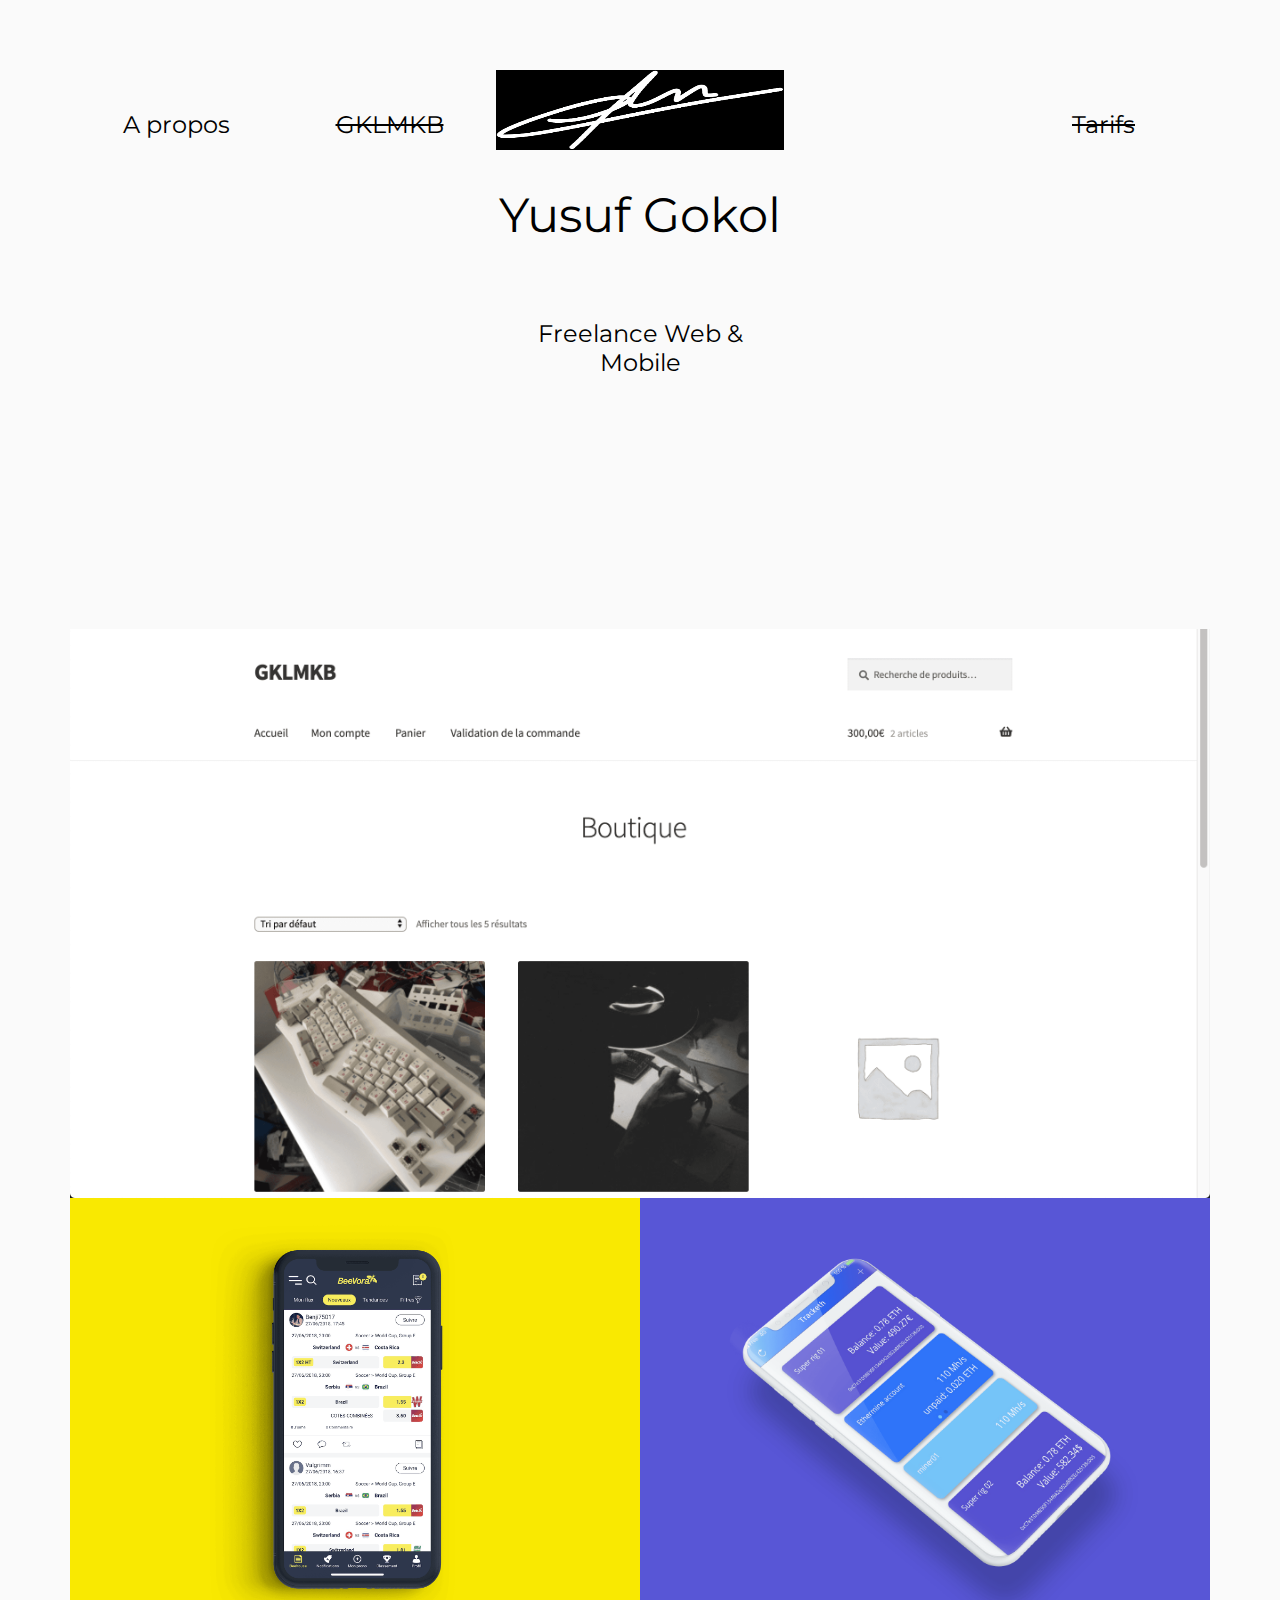
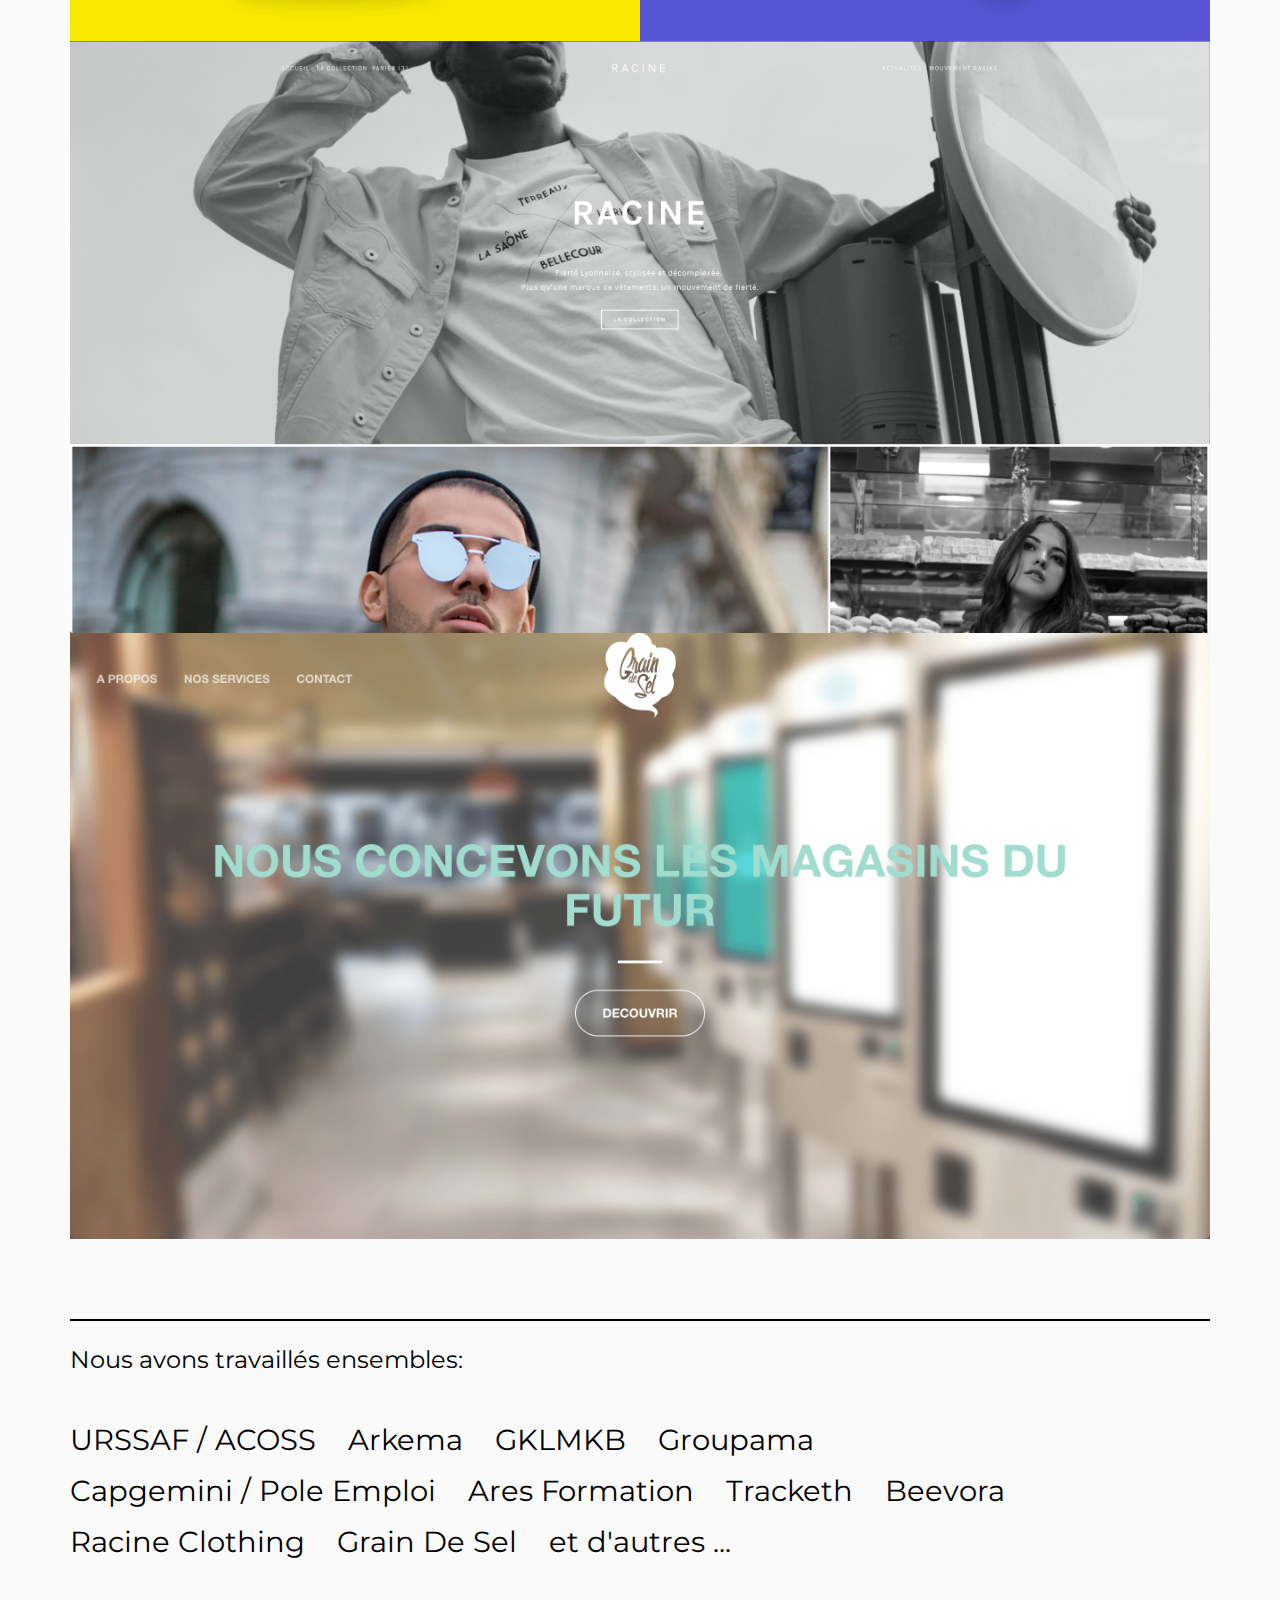
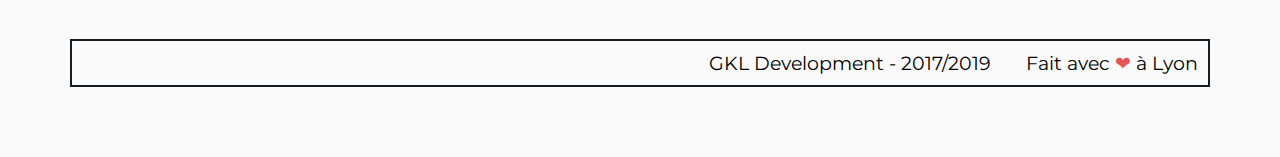
==== index.html @ b30cc815 "gtag" ====
<!DOCTYPE html>
<html lang="en">

<head>
    <!-- Global site tag (gtag.js) - Google Analytics -->
    <script async src="https://www.googletagmanager.com/gtag/js?id=UA-114414902-1"></script>
    <script>
        window.dataLayer = window.dataLayer || [];
        function gtag(){dataLayer.push(arguments);}
        gtag('js', new Date());
        
        gtag('config', 'UA-114414902-1');
    </script>
    <meta charset="UTF-8">
    <meta name="viewport" content="width=device-width, initial-scale=1.0">
    <meta http-equiv="X-UA-Compatible" content="ie=edge">
    <link rel="stylesheet" href="css/index.css">
    
    
    <title>YusufGkl</title>
</head>

<body>
    <div class="content">
        <div class="flex-grid mobile-menu">
            <div class="mcol">
                <a href="html/about.html">A propos</a>
            </div>
            <div class="mcol">
                <a class="nodispo" href="#">Tarifs</a>
            </div>
        </div>
        <div class="flex-grid header">
            <div class="col">
                <a class="menu" href="html/about.html">A propos</a>
            </div>
            
            <div class="col">
                <a class="menu nodispo" href="#">GKLMKB</a>
            </div>
            <div class="col">
                <img class="logo" src="img/gkl.png" alt="">
                <h1>Yusuf Gokol</h1> <br>
                <p>Freelance Web & Mobile</p>
            </div>
            <div class="col"></div>
            <div class="col">
                <a class="menu nodispo" href="#">Tarifs</a>
            </div>
        </div>
        <div class="flex-grid">
            <div class="col img-wrap" style="background-color: #ccc;">
                <img class="work-img" src="img/gklmkb1.png" alt="">
                <div class="img-description">
                    <h2>GKLMKB</h2>
                </div>
            </div>
        </div>
        <div class="flex-grid">
            <div class="col img-wrap" style="background-color: #f9e901;">
                <img class="work-img" src="img/002.png" alt="">
                <div class="img-description">
                    <h2>Beevora</h2>
                </div>
            </div>
            <div class="col img-wrap" style="background-color: rgb(88,86,214);">
                <img class="work-img" src="img/024.png" alt="">
                <div class="img-description">
                    <h2>Tracketh</h2>
                </div>
            </div>
        </div>
        <div class="flex-grid">
            <div class="col img-wrap">
                <img class="work-img" src="img/racine1.png" alt="">
                <div class="img-description">
                    <h2>Racine Clothing</h2>
                </div>
            </div>
        </div>
        <div class="flex-grid">
            <div class="col img-wrap">
                <img class="work-img" src="img/gds.png" alt="">
                <div class="img-description">
                    <h2>Grain De Sel</h2>
                </div>
            </div>
        </div>
        <div class="clients-section">
            <p>Nous avons travaillés ensembles: </p>
            <ul>
                <li><a class="client" href="https://www.acoss.fr/home.html">URSSAF / ACOSS</a></li>
                <li><a class="client" href="https://www.arkema.com/en/">Arkema</a></li>
                <li><a class="client" href="#">GKLMKB</a></li>
                <li><a class="client" href="https://www.groupama.fr/">Groupama</a></li>
                <li><a class="client" href="https://www.capgemini.com/">Capgemini / Pole Emploi</a></li>
                <li><a class="client" href="#">Ares Formation</a></li>
                <li><a class="client" href="https://apps.apple.com/us/app/tracketh/id1369214259">Tracketh</a></li>
                <li><a class="client" href="#">Beevora</a></li>
                <li><a class="client" href="#">Racine Clothing</a></li>
                <li><a class="client" href="#">Grain De Sel</a></li>
                <li><a class="client" href="#" disabled>et d'autres ...</a></li>
            </ul>
        </div>
    </div>
    
    <div class="footer">
        GKL Development - 2017/2019 &#160; &#160; &#160; Fait avec <span class="heart">❤</span> à <a
        href="https://www.lyon.fr">Lyon</a>
    </div>
</body>

</html>
---- css/index.css ----
@import url('https://fonts.googleapis.com/css?family=Montserrat&display=swap');

body,
html {
    margin: 0;
    padding: 0;
    background-color: #fafafa;
    font-family: 'Montserrat', sans-serif;
}

body {
    display: flex;
    flex-direction: column;
    padding: 70px;
}

.content {
    flex: 1 0 auto;
}

.logo {
    width: 7rem;

    background-color: black;
    width: 18rem;
    height: 5rem;
}

.header {
    margin-bottom: 20%;
}

h1 {
    font-weight: unset;
    font-size: 3rem;
}

p {
    font-size: 1.5rem;
}

.mobile-menu>* {
    display: none;
}

.menu {
    display: block;
    margin-block-start: 1.67em;
    margin-block-end: 0.67em;
    margin-inline-start: 0px;
    margin-inline-end: 0px;
    font-size: 1.5rem;
}

a {
    color: black;
    text-decoration: none;
}

a:hover {
    color: #ccc;
    text-decoration: none;
}

ul {
    list-style-type: none;
    padding: 0;
}

.flex-grid {
    display: flex;
    /* justify-content: space-around */
}

.col {
    flex: 1;
    text-align: center;
    justify-content: center;
    /* border: solid 1px red; */
}

.cv-link {
    color: #3498db;
}


.col>.work-img {
    display: block;
    max-width: 100%;
    max-height: 100%;
    margin-left: auto;
    margin-right: auto;
    transition: opacity 1000ms cubic-bezier(.33, 0, .2, 1);
}

.work-img:hover {
    opacity: 0.15;
}

.client {
    font-size: 1.8rem;
}

.clients-section,
.comp-section {
    margin-top: 5rem;
    border-top: solid black 2px;
}

.clients-section>p {
    margin-bottom: 3rem;
}

.clients-section>ul>li {
    text-align: center;
    float: left;
    margin-right: 2rem;
    margin-bottom: 1rem;
}

.img-wrap {
    position: relative;
}

.img-wrap .img-description {
    transition: visibility 1000ms cubic-bezier(.33, 0, .2, 1), opacity 1000ms cubic-bezier(.33, 0, .2, 1);
    ;
    visibility: hidden;
    opacity: 0;
    position: absolute;
    top: 0;
    width: 100%;
    height: 100%;
    text-align: center;
    display: flex;
    flex-direction: column;
    justify-content: center;
}

.img-wrap .img-description h2 {
    font-size: 5rem;
    font-family: 'Montserrat', sans-serif;
}

.img-wrap:hover .img-description {
    visibility: visible;
    opacity: 1;
}

.img-wrap:hover img {
    opacity: 0.15;
}

.lower-line {
    border-bottom: solid black 2px;
    margin-bottom: 2rem;
}

.footer {
    border: solid 2px #1A1D20;
    color: black;
    padding: 10px;
    padding-left: 0px;
    flex-shrink: 0;
    text-align: right;
    font-size: 1.2rem;
    margin-top: 4rem;
}

.heart {
    color: #e25555;
}

.profile-descr {
    text-align: left;
    padding-left: 1rem;
}

.profile-skill {
    font-size: 1.5rem;
    text-align: left;
    margin-bottom: 10%;
    border: solid black 2px;
    padding: 10px;
    margin-top: 0px;
}
.profile-skill > li {
    margin-bottom: 3%;
}

.about {
    margin-bottom: 10%;
}

.nodispo {
    text-decoration: line-through;
}

@media (max-width: 600px) {
    body {
        padding: 0px;
    }

    .flex-grid {
        display: block;
    }

    .col {
        width: 100%
    }

    .col-lg {
        width: 100%;
    }

    .clients-section>ul>li {
        text-align: left;
        float: none;
        margin-left: 20px;
    }

    .mobile-menu {
        margin-top: 50px;
        display: flex;
    }

    .mobile-menu>* {
        display: block;
    }

    .menu {
        display: none;
    }

    .mcol {
        flex: 1;
        text-align: center;
        justify-content: center;
    }

    .mcol>a {
        font-size: 1.5rem;
    }
}
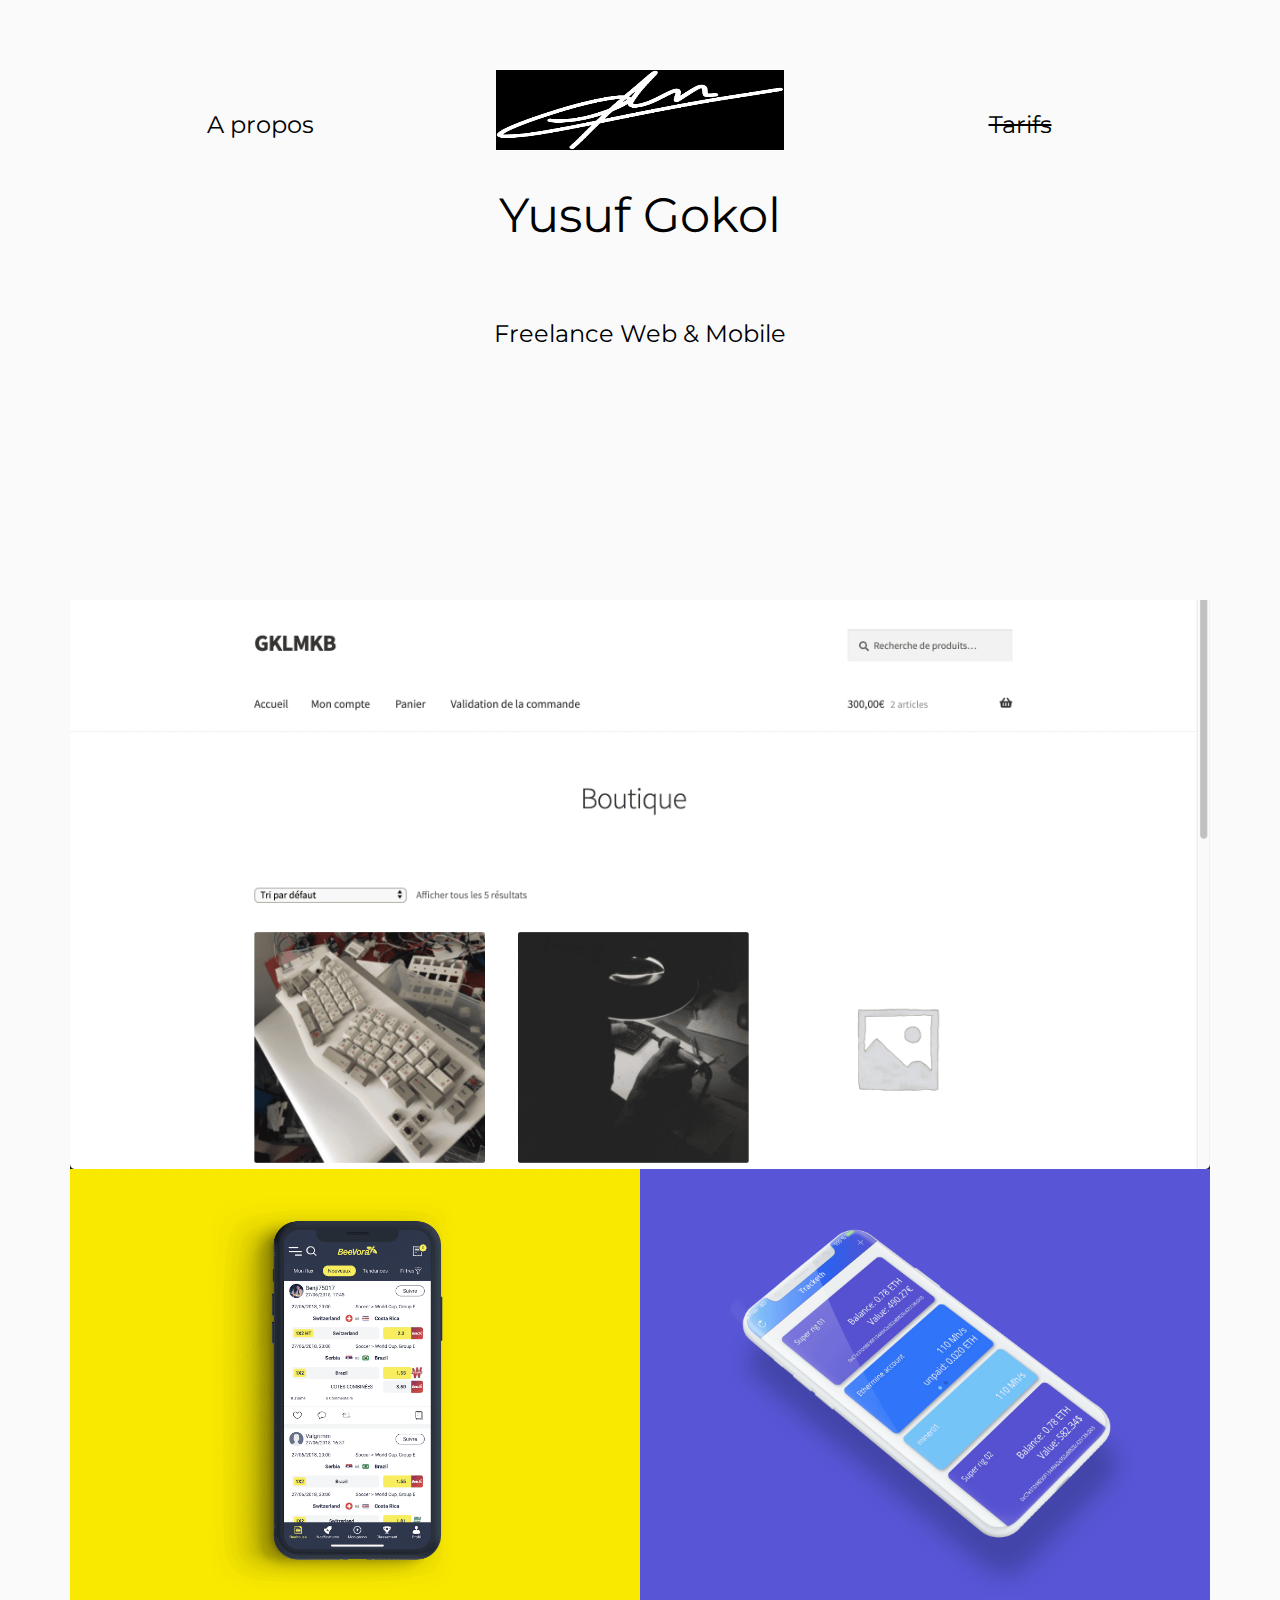
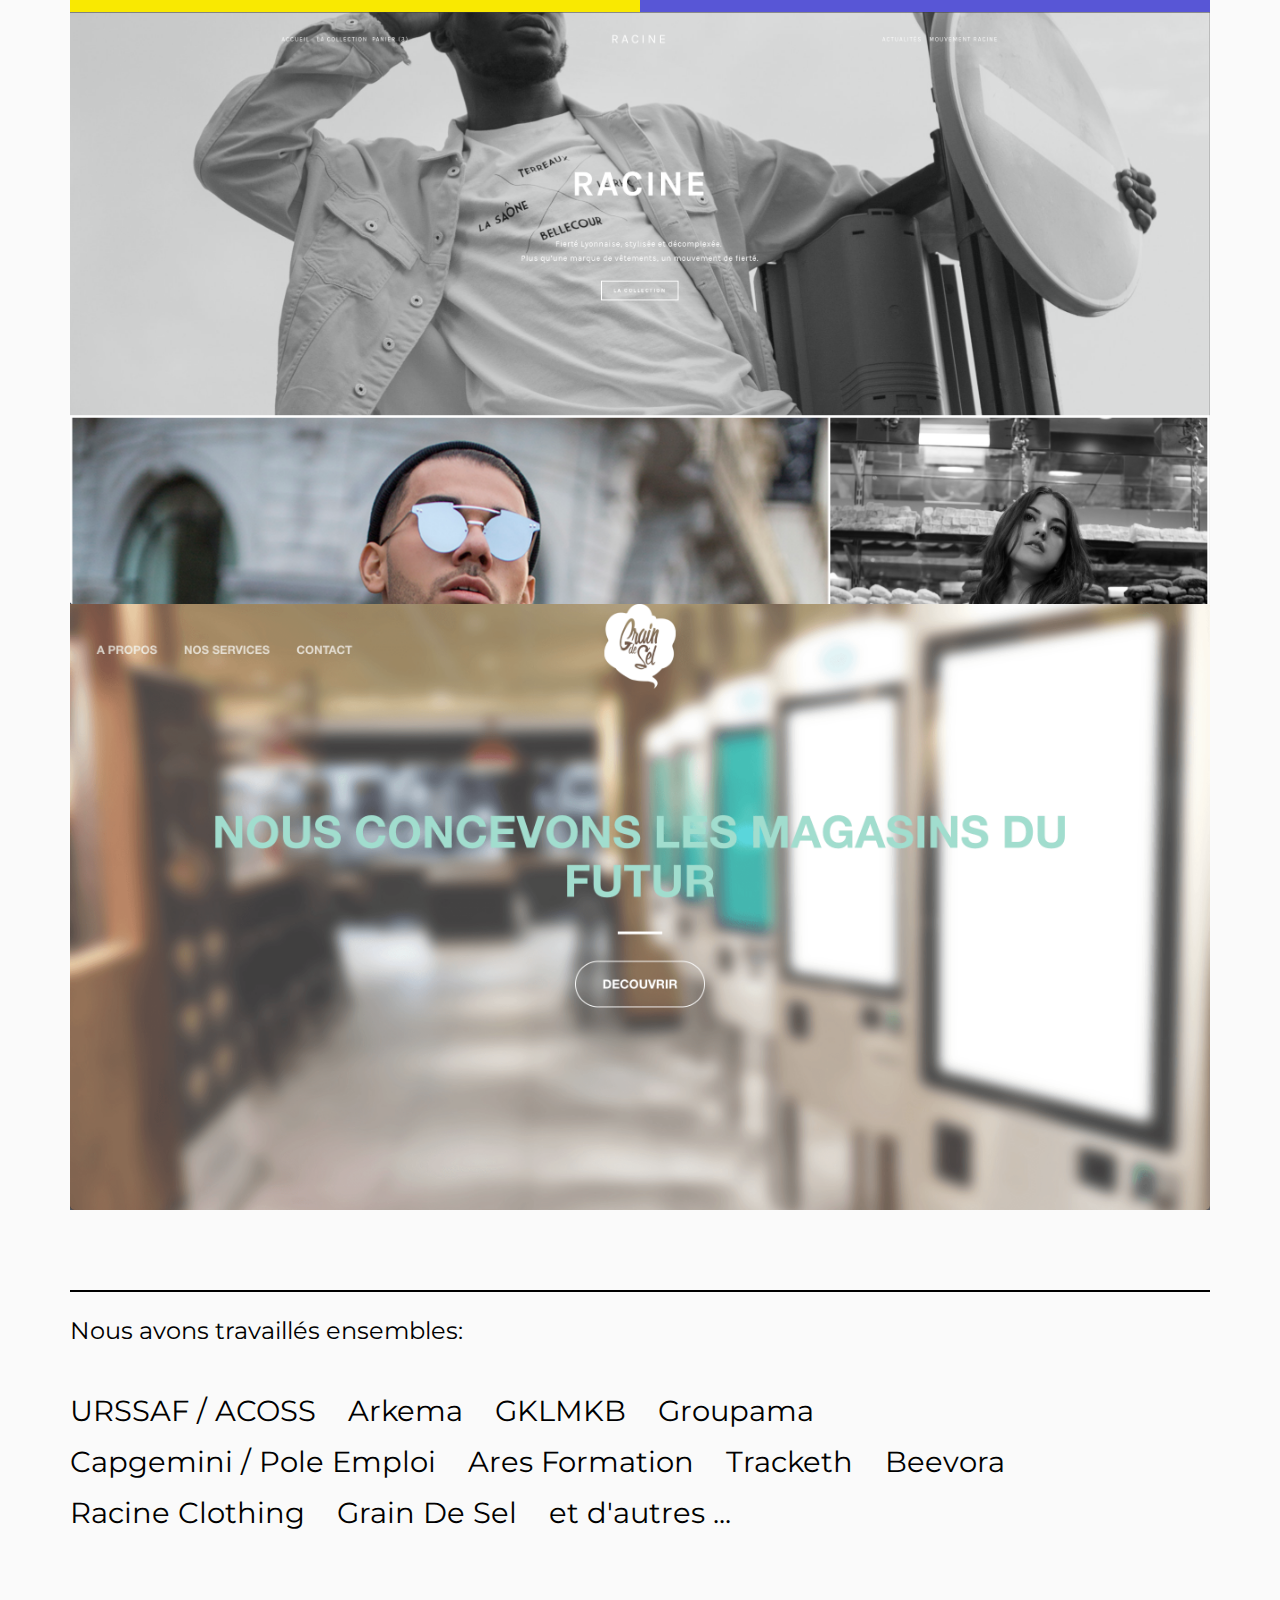
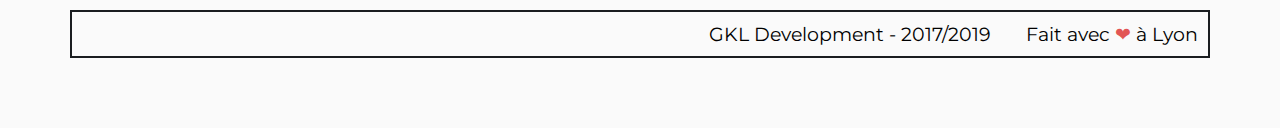
==== commit dbf9e87a: "clean" ====
--- a/index.html
+++ b/index.html
@@ -34,16 +34,11 @@
             <div class="col">
                 <a class="menu" href="html/about.html">A propos</a>
             </div>
-            
-            <div class="col">
-                <a class="menu nodispo" href="#">GKLMKB</a>
-            </div>
             <div class="col">
                 <img class="logo" src="img/gkl.png" alt="">
                 <h1>Yusuf Gokol</h1> <br>
                 <p>Freelance Web & Mobile</p>
             </div>
-            <div class="col"></div>
             <div class="col">
                 <a class="menu nodispo" href="#">Tarifs</a>
             </div>
@@ -110,4 +105,4 @@
     </div>
 </body>
 
-</html>+</html>
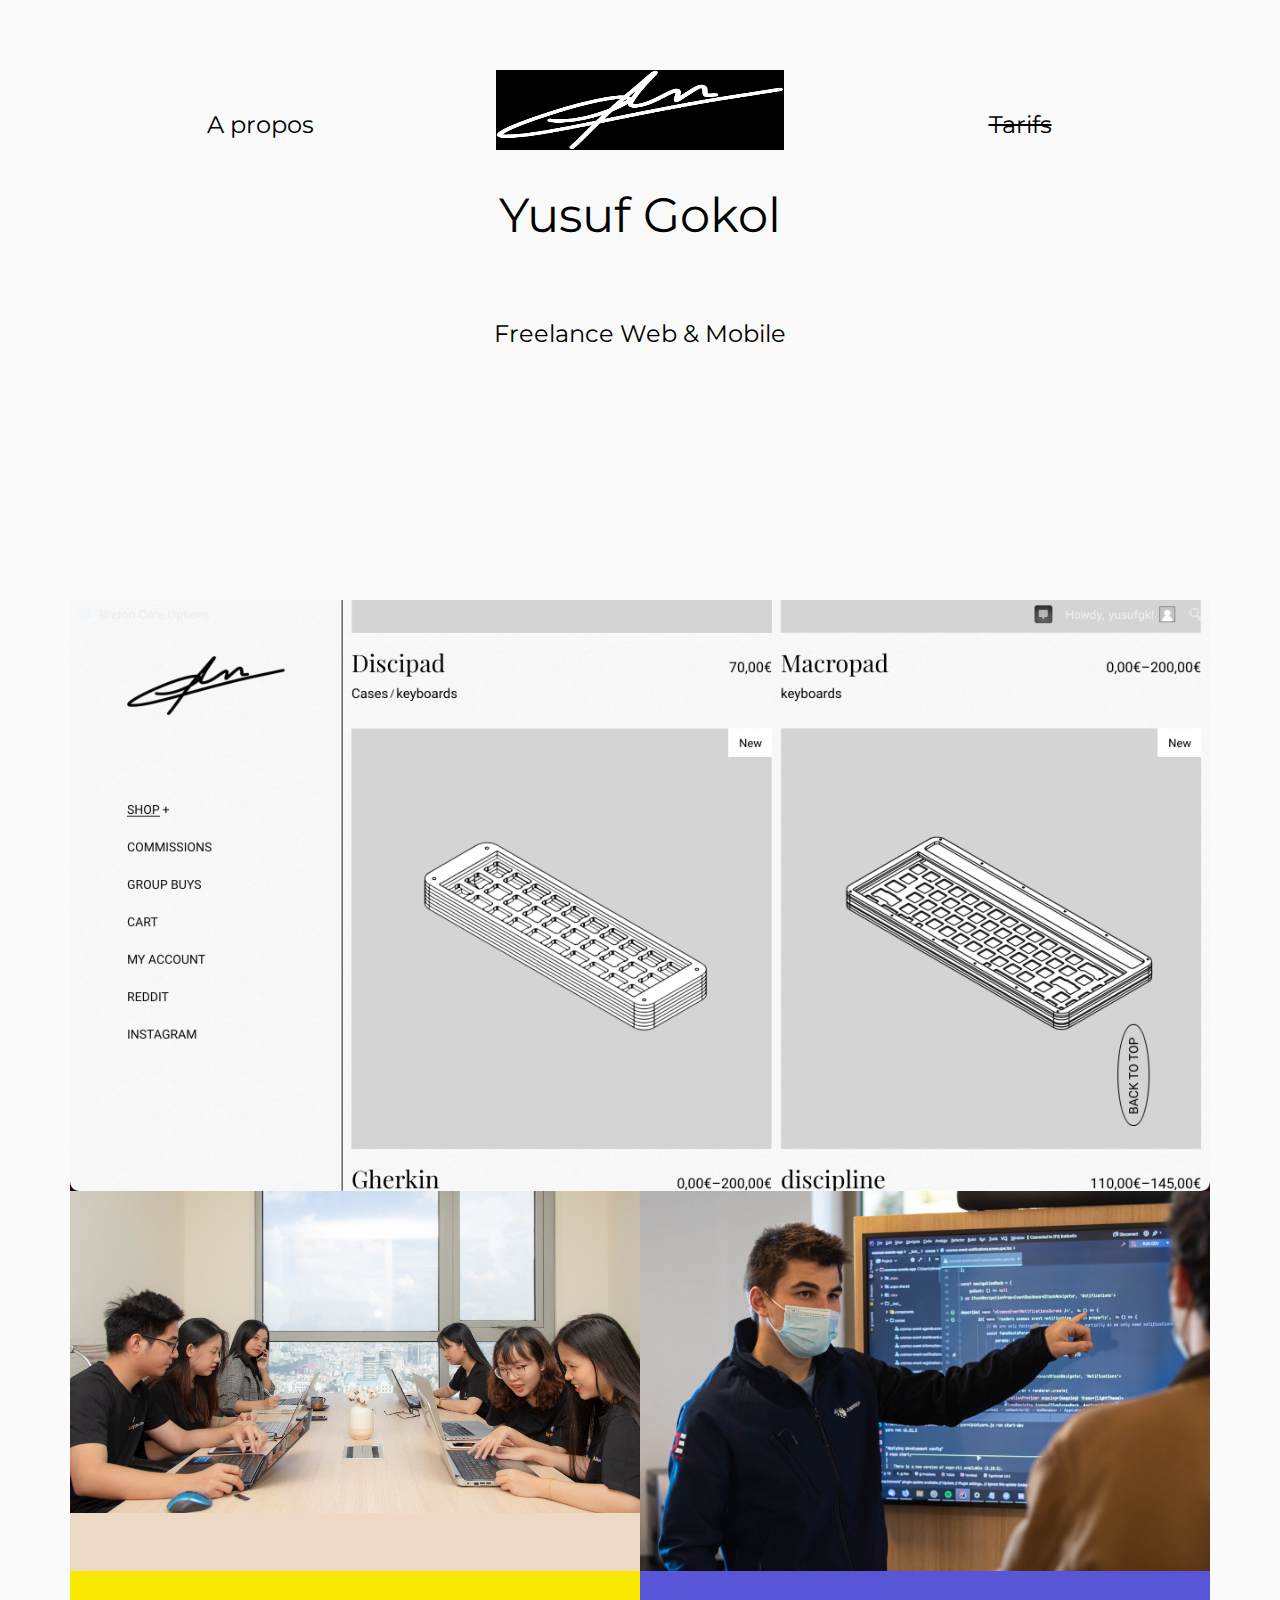
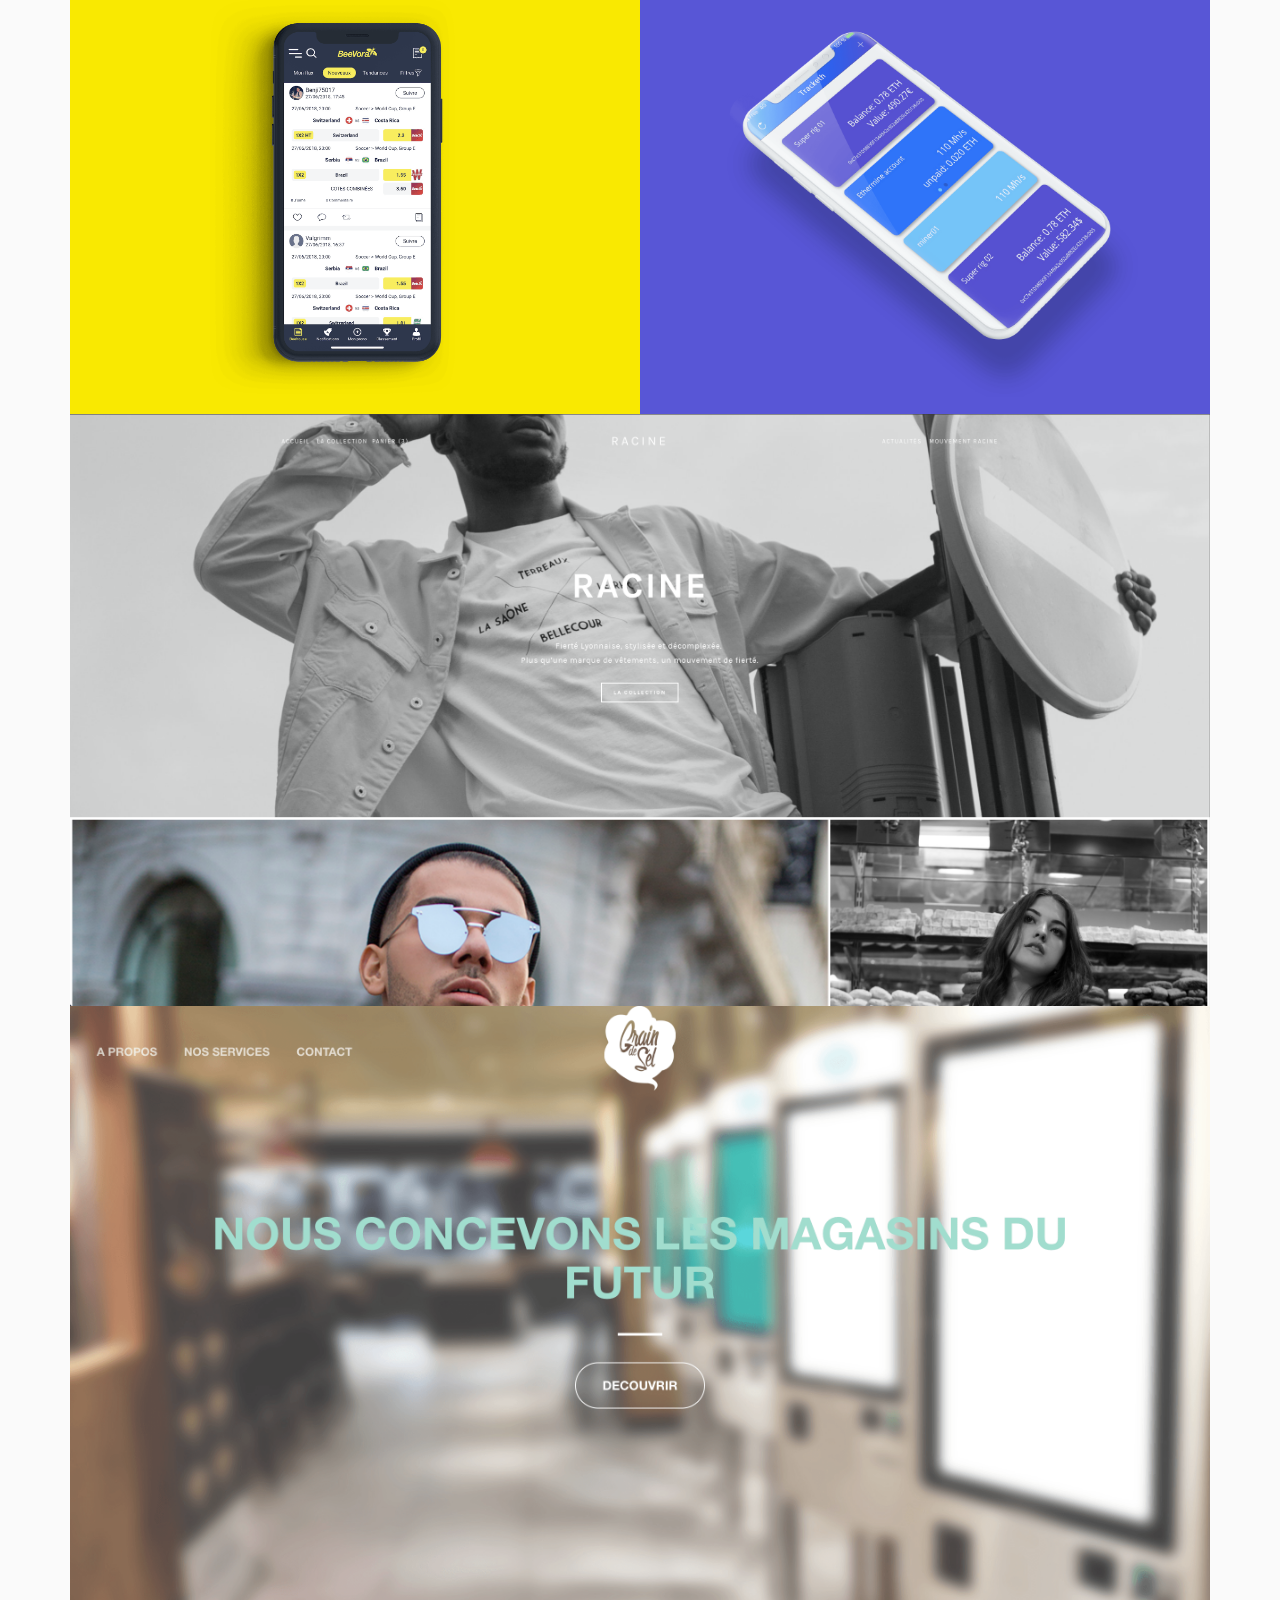
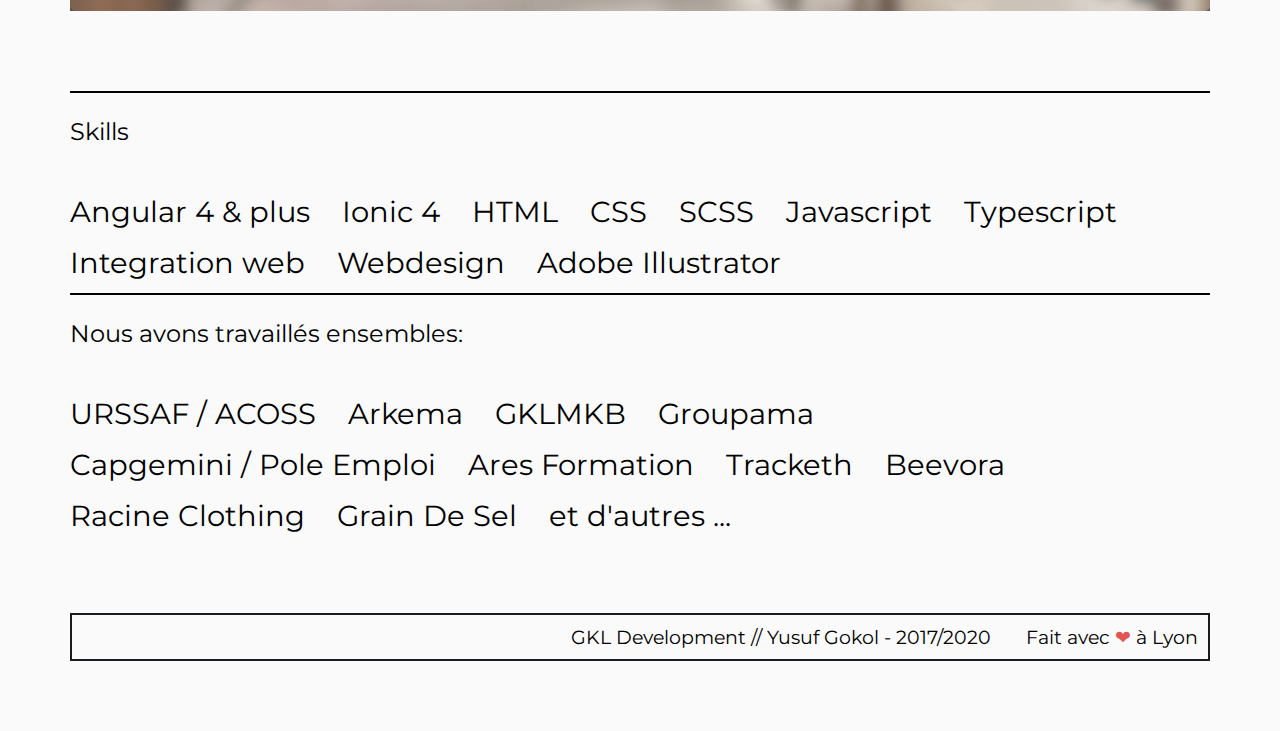
==== commit c53e8895: "formations + clean + skills" ====
--- a/index.html
+++ b/index.html
@@ -52,6 +52,20 @@
             </div>
         </div>
         <div class="flex-grid">
+            <div class="col img-wrap" style="background-color: #edd9c6;">
+                <img class="work-img" src="img/codeclass.jpeg" alt="">
+                <div class="img-description">
+                    <h2>Ares Formation</h2>
+                </div>
+            </div>
+            <div class="col img-wrap" style="background-color: #4a6087;">
+                <img class="work-img" src="img/codeclass2.jpg" alt="">
+                <div class="img-description">
+                    <h2>Pôle Emploi & Capgemini</h2>
+                </div>
+            </div>
+        </div>
+        <div class="flex-grid">
             <div class="col img-wrap" style="background-color: #f9e901;">
                 <img class="work-img" src="img/002.png" alt="">
                 <div class="img-description">
@@ -81,6 +95,22 @@
                 </div>
             </div>
         </div>
+        <div class="comp-section">
+            <p>Skills</p>
+            <ul>
+                <li><a class="client" href="#">Angular 4 & plus</a></li>
+                <li><a class="client" href="#">Ionic 4</a></li>
+                <li><a class="client" href="#">HTML</a></li>
+                <li><a class="client" href="#">CSS</a></li>
+                <li><a class="client" href="#">SCSS</a></li>
+                <li><a class="client" href="#">Javascript</a></li>
+                <li><a class="client" href="#">Typescript</a></li>
+                <li><a class="client" href="#">Integration web</a></li>
+                <li><a class="client" href="#">Webdesign</a></li>
+                <li><a class="client" href="#">Adobe Illustrator</a></li>
+            </ul>
+        </div>
+        <br>
         <div class="clients-section">
             <p>Nous avons travaillés ensembles: </p>
             <ul>
@@ -100,7 +130,7 @@
     </div>
     
     <div class="footer">
-        GKL Development - 2017/2019 &#160; &#160; &#160; Fait avec <span class="heart">❤</span> à <a
+        GKL Development // Yusuf Gokol - 2017/2020 &#160; &#160; &#160; Fait avec <span class="heart">❤</span> à <a
         href="https://www.lyon.fr">Lyon</a>
     </div>
 </body>
--- a/css/index.css
+++ b/css/index.css
@@ -13,6 +13,7 @@
     flex-direction: column;
     padding: 70px;
 }
+
 
 .content {
     flex: 1 0 auto;
@@ -107,11 +108,13 @@
     border-top: solid black 2px;
 }
 
-.clients-section>p {
+.clients-section>p,
+.comp-section>p{
     margin-bottom: 3rem;
 }
 
-.clients-section>ul>li {
+.clients-section>ul>li,
+.comp-section>ul>li {
     text-align: center;
     float: left;
     margin-right: 2rem;
@@ -213,7 +216,8 @@
         width: 100%;
     }
 
-    .clients-section>ul>li {
+    .clients-section>ul>li,
+    .comp-section>ul>li {
         text-align: left;
         float: none;
         margin-left: 20px;
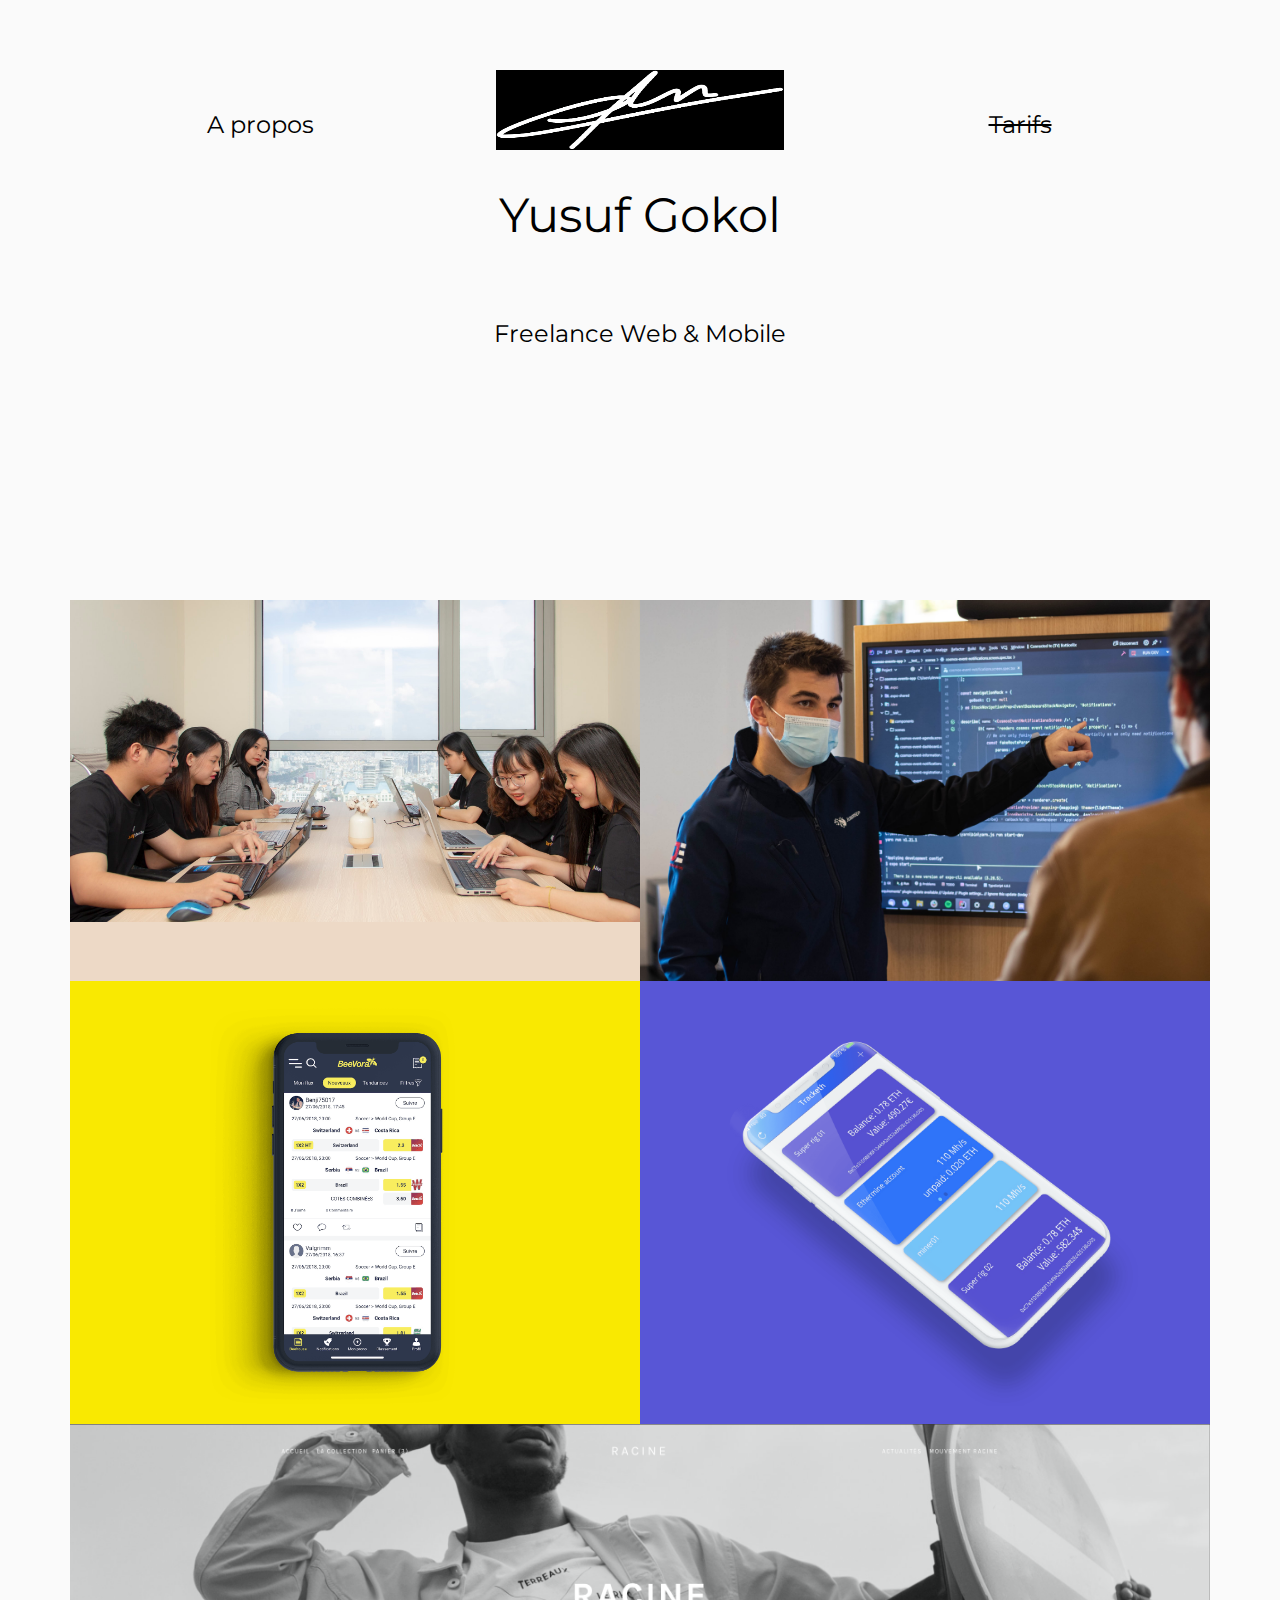
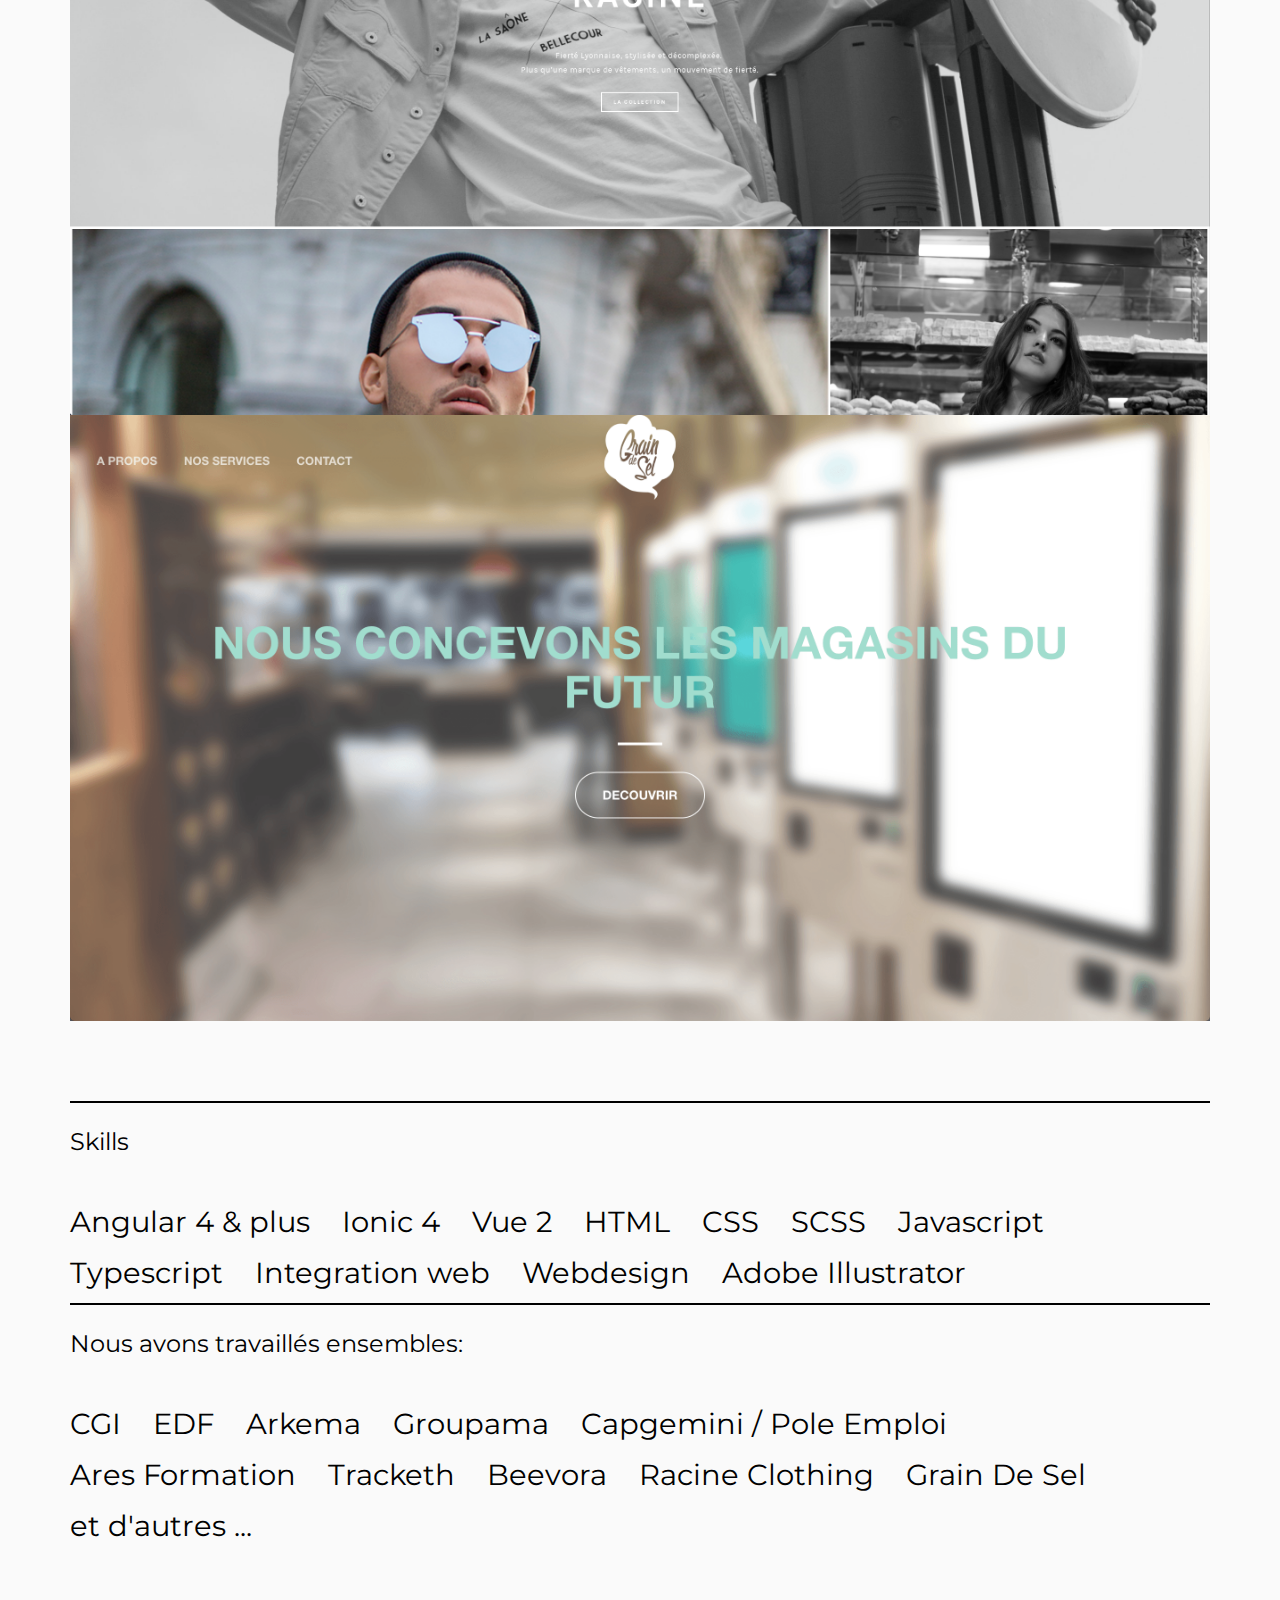
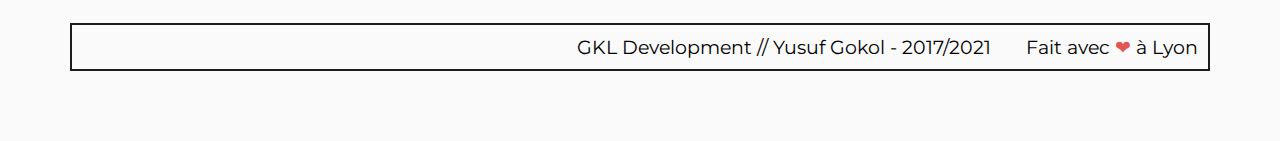
==== commit 67dfb32f: "new skills + update" ====
--- a/index.html
+++ b/index.html
@@ -41,14 +41,6 @@
             </div>
             <div class="col">
                 <a class="menu nodispo" href="#">Tarifs</a>
-            </div>
-        </div>
-        <div class="flex-grid">
-            <div class="col img-wrap" style="background-color: #ccc;">
-                <img class="work-img" src="img/gklmkb1.png" alt="">
-                <div class="img-description">
-                    <h2>GKLMKB</h2>
-                </div>
             </div>
         </div>
         <div class="flex-grid">
@@ -100,6 +92,7 @@
             <ul>
                 <li><a class="client" href="#">Angular 4 & plus</a></li>
                 <li><a class="client" href="#">Ionic 4</a></li>
+                <li><a class="client" href="#">Vue 2</a></li>
                 <li><a class="client" href="#">HTML</a></li>
                 <li><a class="client" href="#">CSS</a></li>
                 <li><a class="client" href="#">SCSS</a></li>
@@ -114,9 +107,9 @@
         <div class="clients-section">
             <p>Nous avons travaillés ensembles: </p>
             <ul>
-                <li><a class="client" href="https://www.acoss.fr/home.html">URSSAF / ACOSS</a></li>
+                <li><a class="client" href="#">CGI</a></li>
+                <li><a class="client" href="#">EDF</a></li>
                 <li><a class="client" href="https://www.arkema.com/en/">Arkema</a></li>
-                <li><a class="client" href="#">GKLMKB</a></li>
                 <li><a class="client" href="https://www.groupama.fr/">Groupama</a></li>
                 <li><a class="client" href="https://www.capgemini.com/">Capgemini / Pole Emploi</a></li>
                 <li><a class="client" href="#">Ares Formation</a></li>
@@ -130,7 +123,7 @@
     </div>
     
     <div class="footer">
-        GKL Development // Yusuf Gokol - 2017/2020 &#160; &#160; &#160; Fait avec <span class="heart">❤</span> à <a
+        GKL Development // Yusuf Gokol - 2017/2021 &#160; &#160; &#160; Fait avec <span class="heart">❤</span> à <a
         href="https://www.lyon.fr">Lyon</a>
     </div>
 </body>
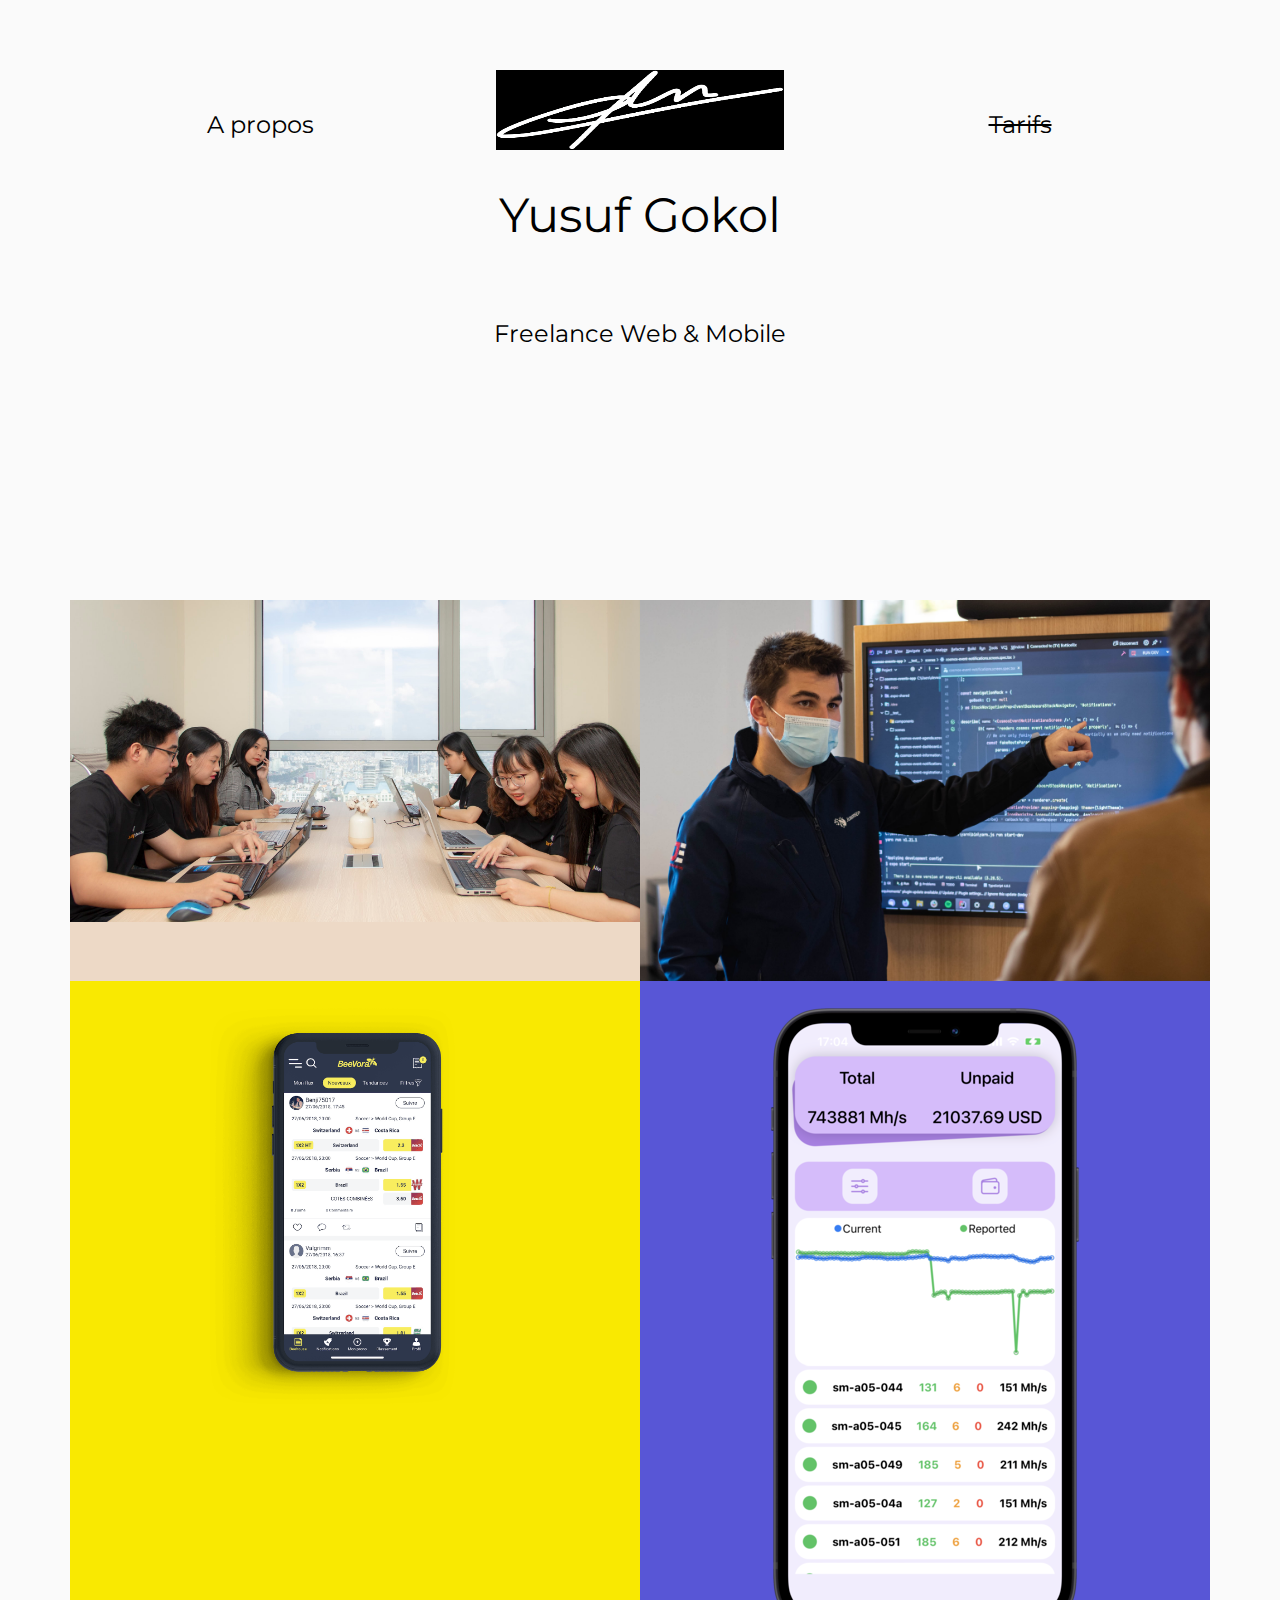
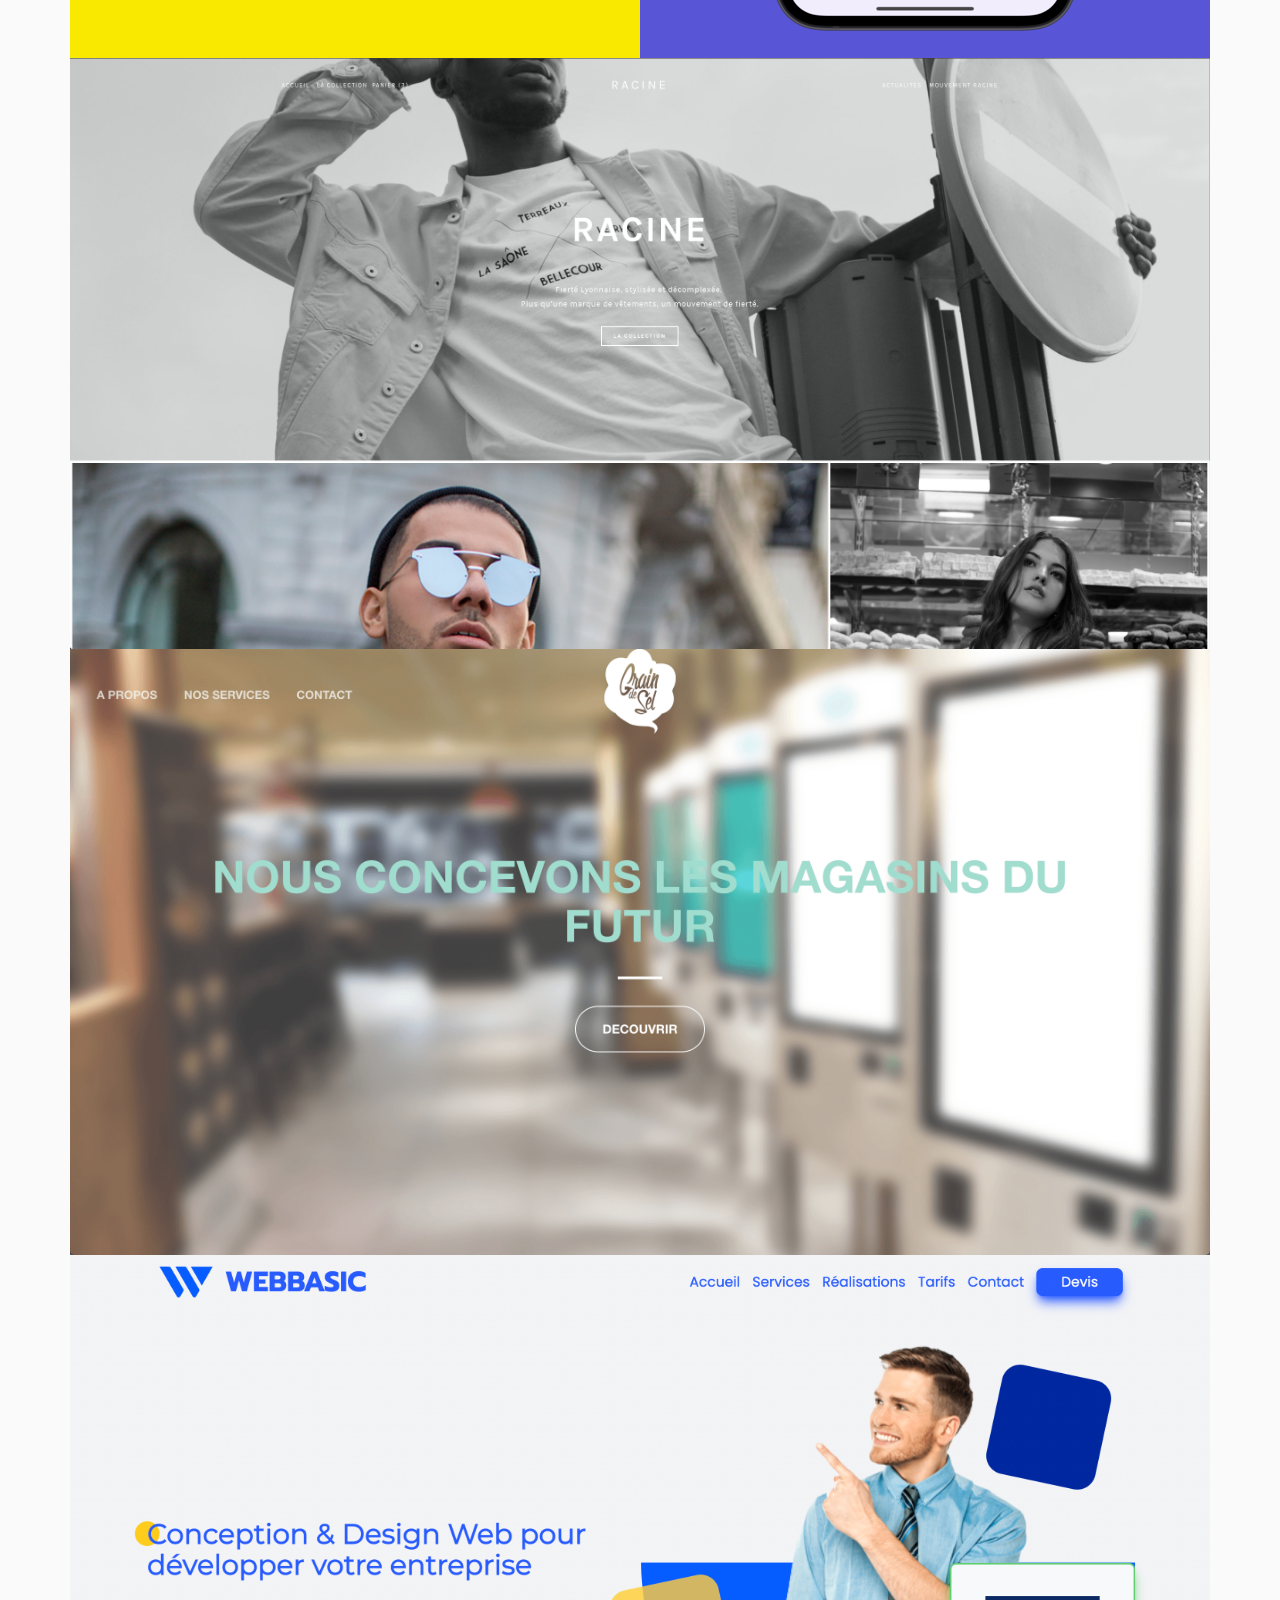
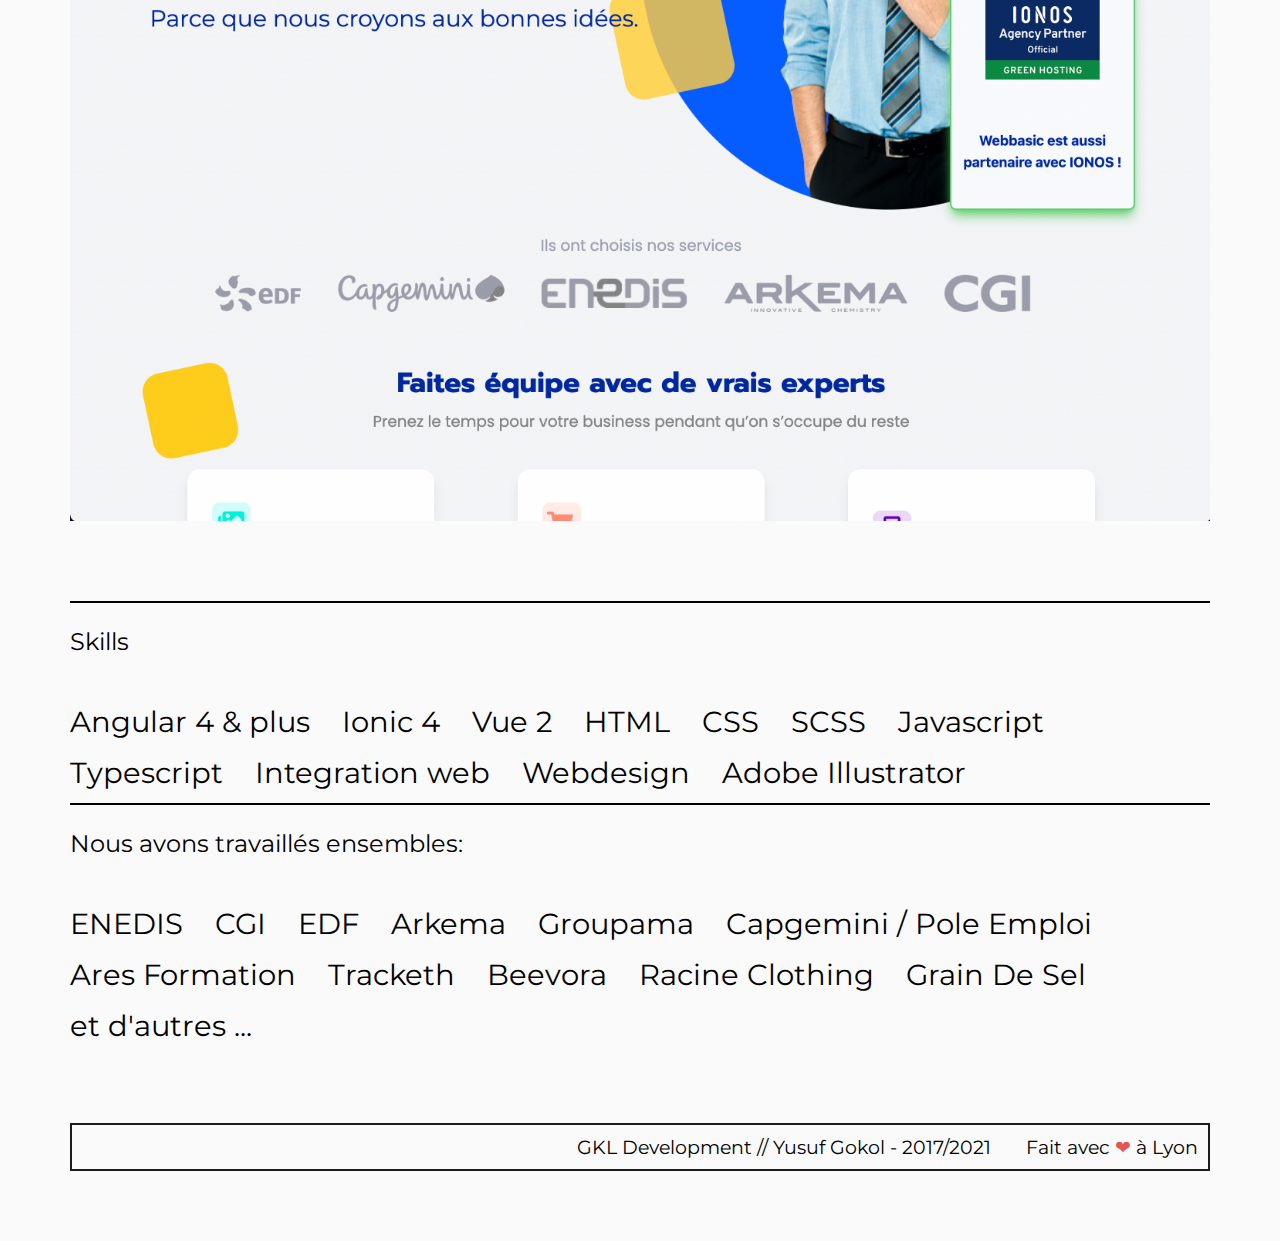
==== commit 39d4eaba: "new portfolio" ====
--- a/index.html
+++ b/index.html
@@ -13,11 +13,11 @@
     </script>
     <meta charset="UTF-8">
     <meta name="viewport" content="width=device-width, initial-scale=1.0">
+    <meta name="description" content="Freelance web et mobile sur Lyon & Roanne">
     <meta http-equiv="X-UA-Compatible" content="ie=edge">
     <link rel="stylesheet" href="css/index.css">
     
-    
-    <title>YusufGkl</title>
+    <title>YusufGkl | Freelance web & mobile</title>
 </head>
 
 <body>
@@ -87,6 +87,14 @@
                 </div>
             </div>
         </div>
+        <div class="flex-grid">
+            <div class="col img-wrap" style="background-color: #065dff;">
+                <img class="work-img" src="img/wbbsic.png" alt="">
+                <div class="img-description">
+                    <h2 style="color: #FFFFFF;">WEBBASIC</h2>
+                </div>
+            </div>
+        </div>
         <div class="comp-section">
             <p>Skills</p>
             <ul>
@@ -107,6 +115,7 @@
         <div class="clients-section">
             <p>Nous avons travaillés ensembles: </p>
             <ul>
+                <li><a class="client" href="#">ENEDIS</a></li>
                 <li><a class="client" href="#">CGI</a></li>
                 <li><a class="client" href="#">EDF</a></li>
                 <li><a class="client" href="https://www.arkema.com/en/">Arkema</a></li>
--- a/css/index.css
+++ b/css/index.css
@@ -199,6 +199,10 @@
     text-decoration: line-through;
 }
 
+.pave {
+    white-space: pre-line;
+}
+
 @media (max-width: 600px) {
     body {
         padding: 0px;
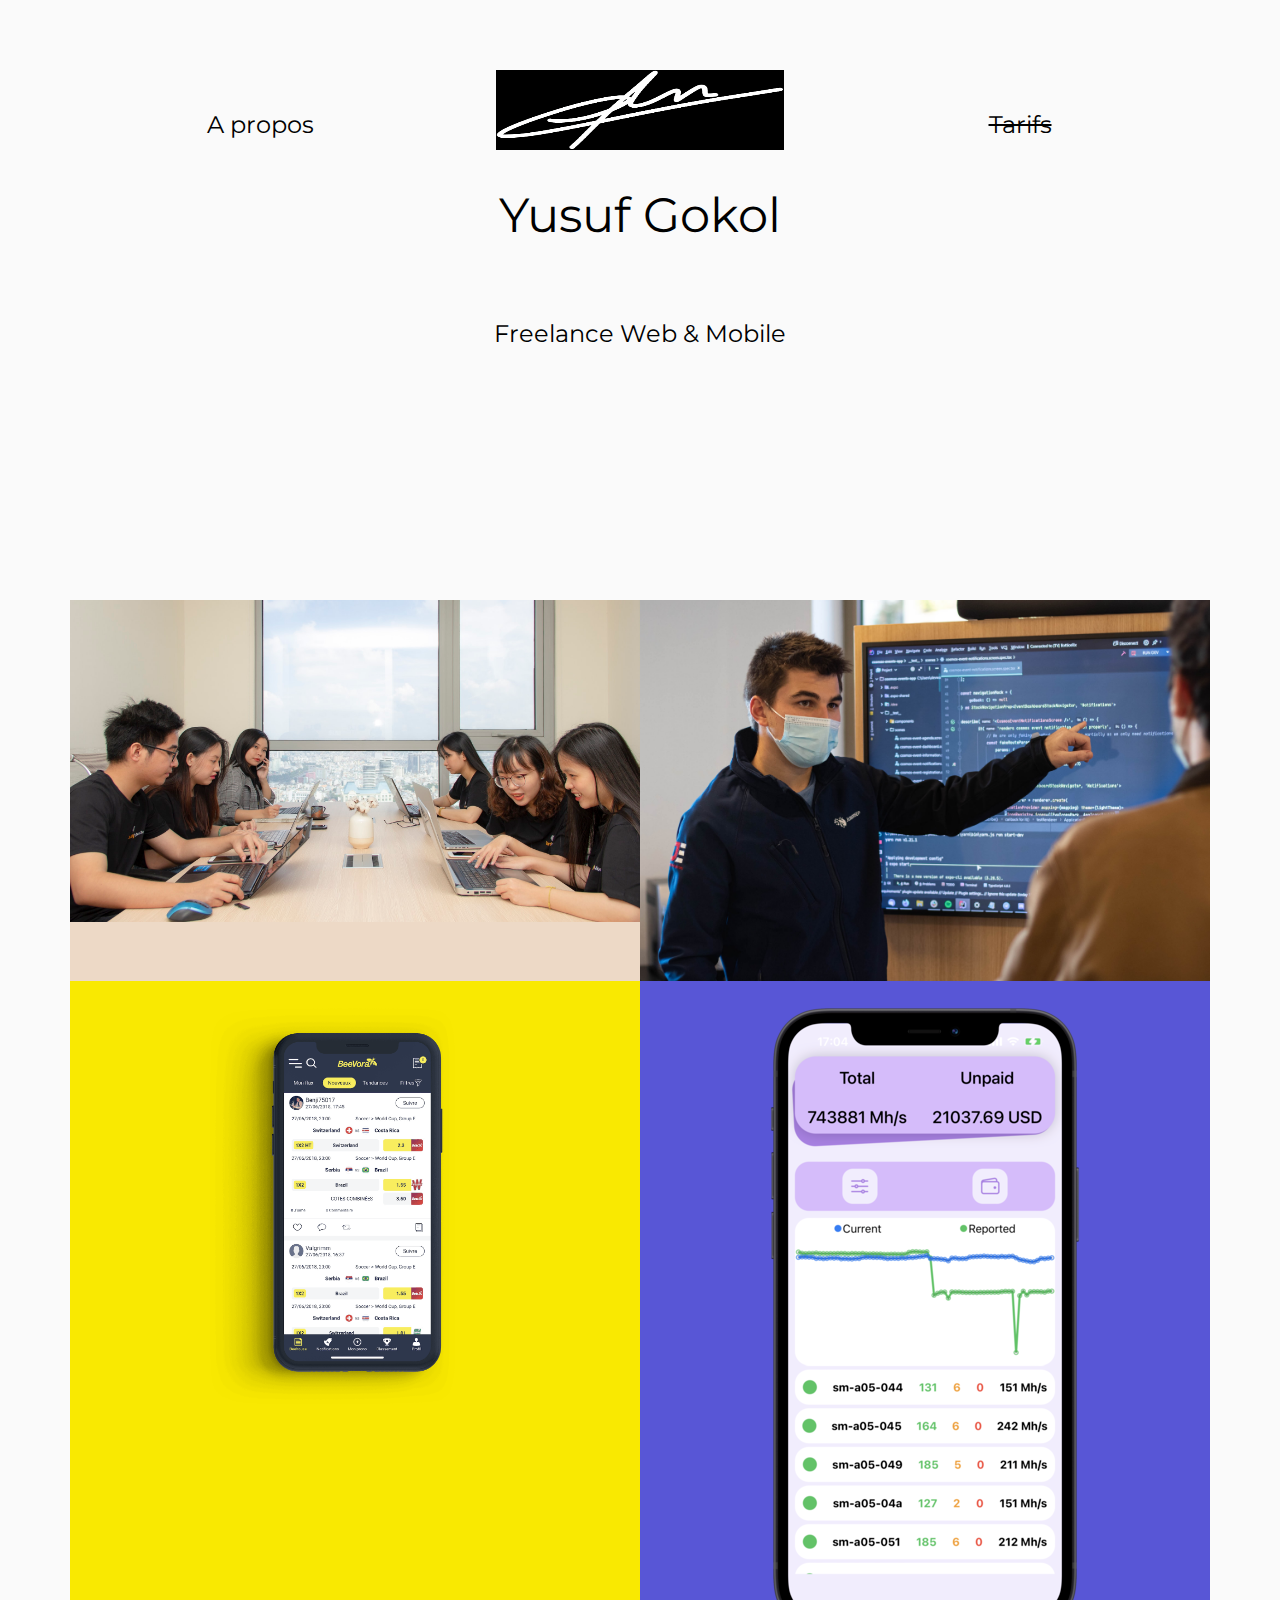
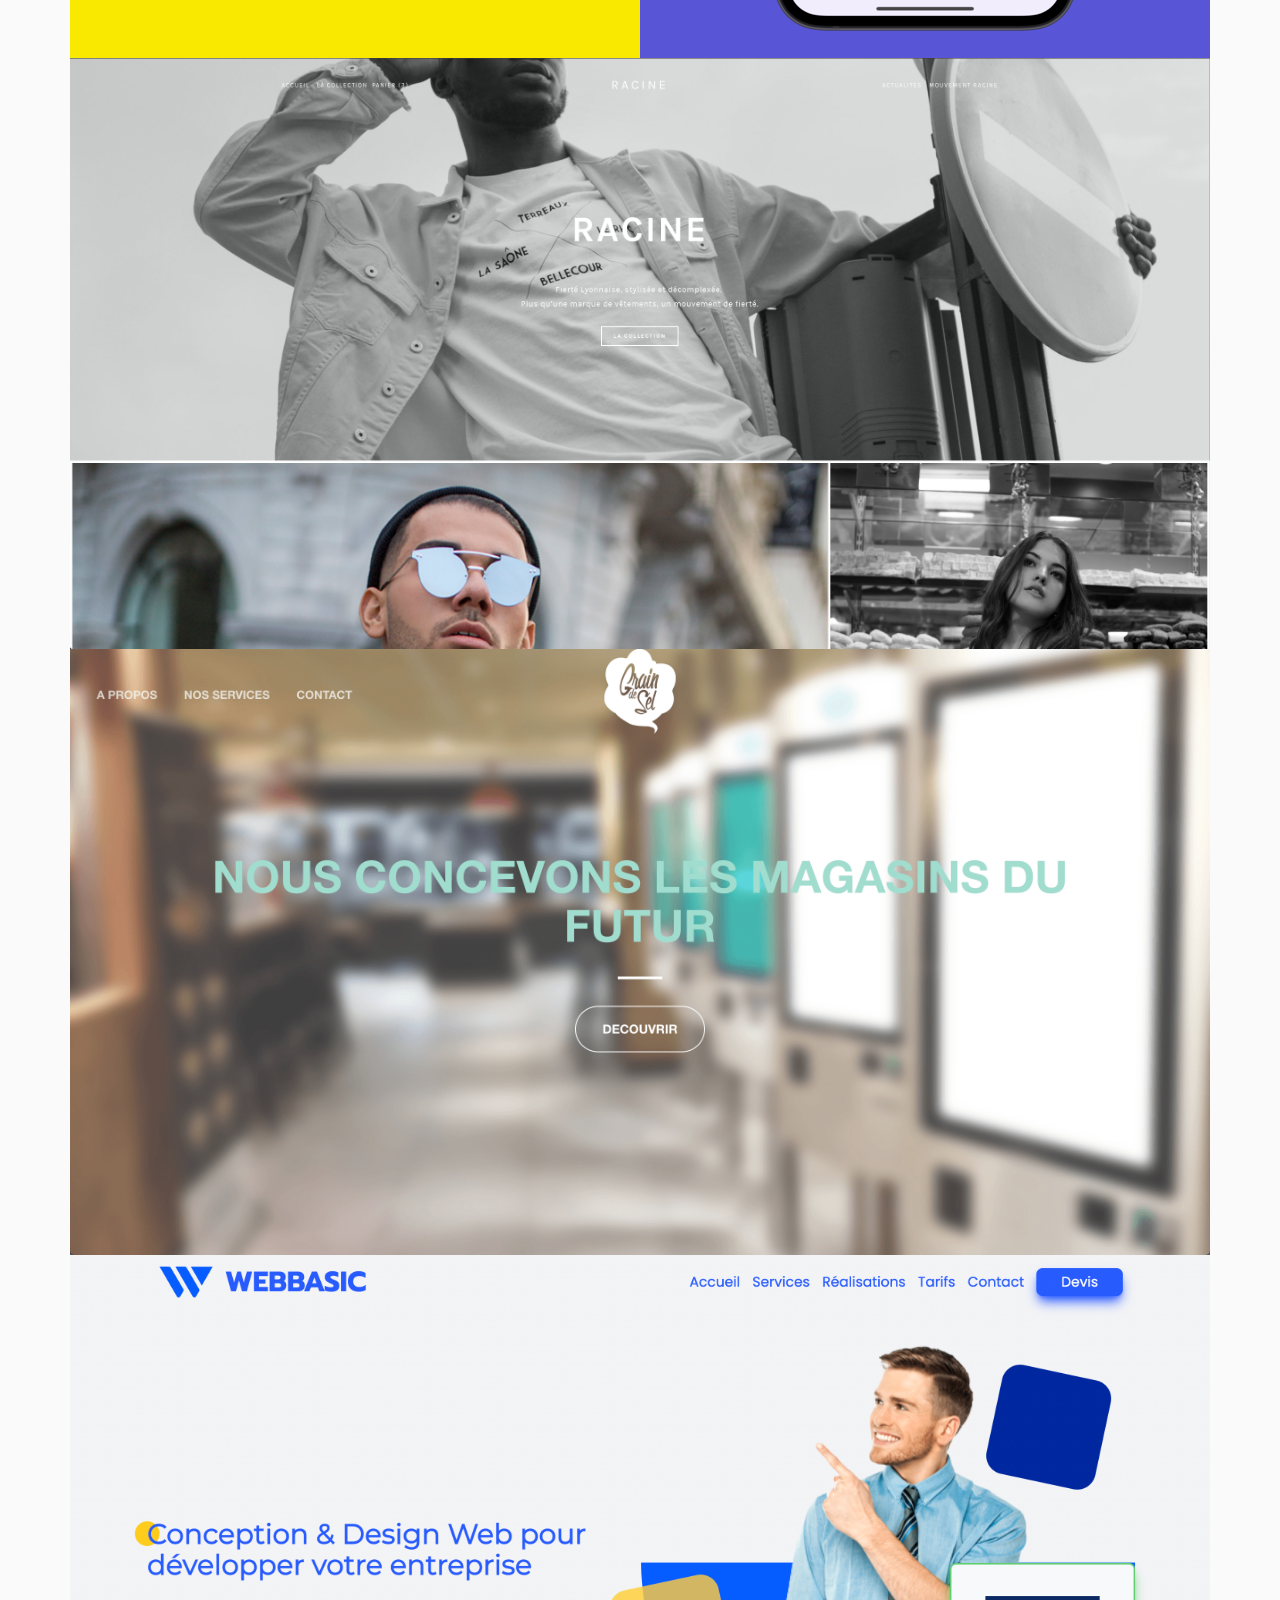
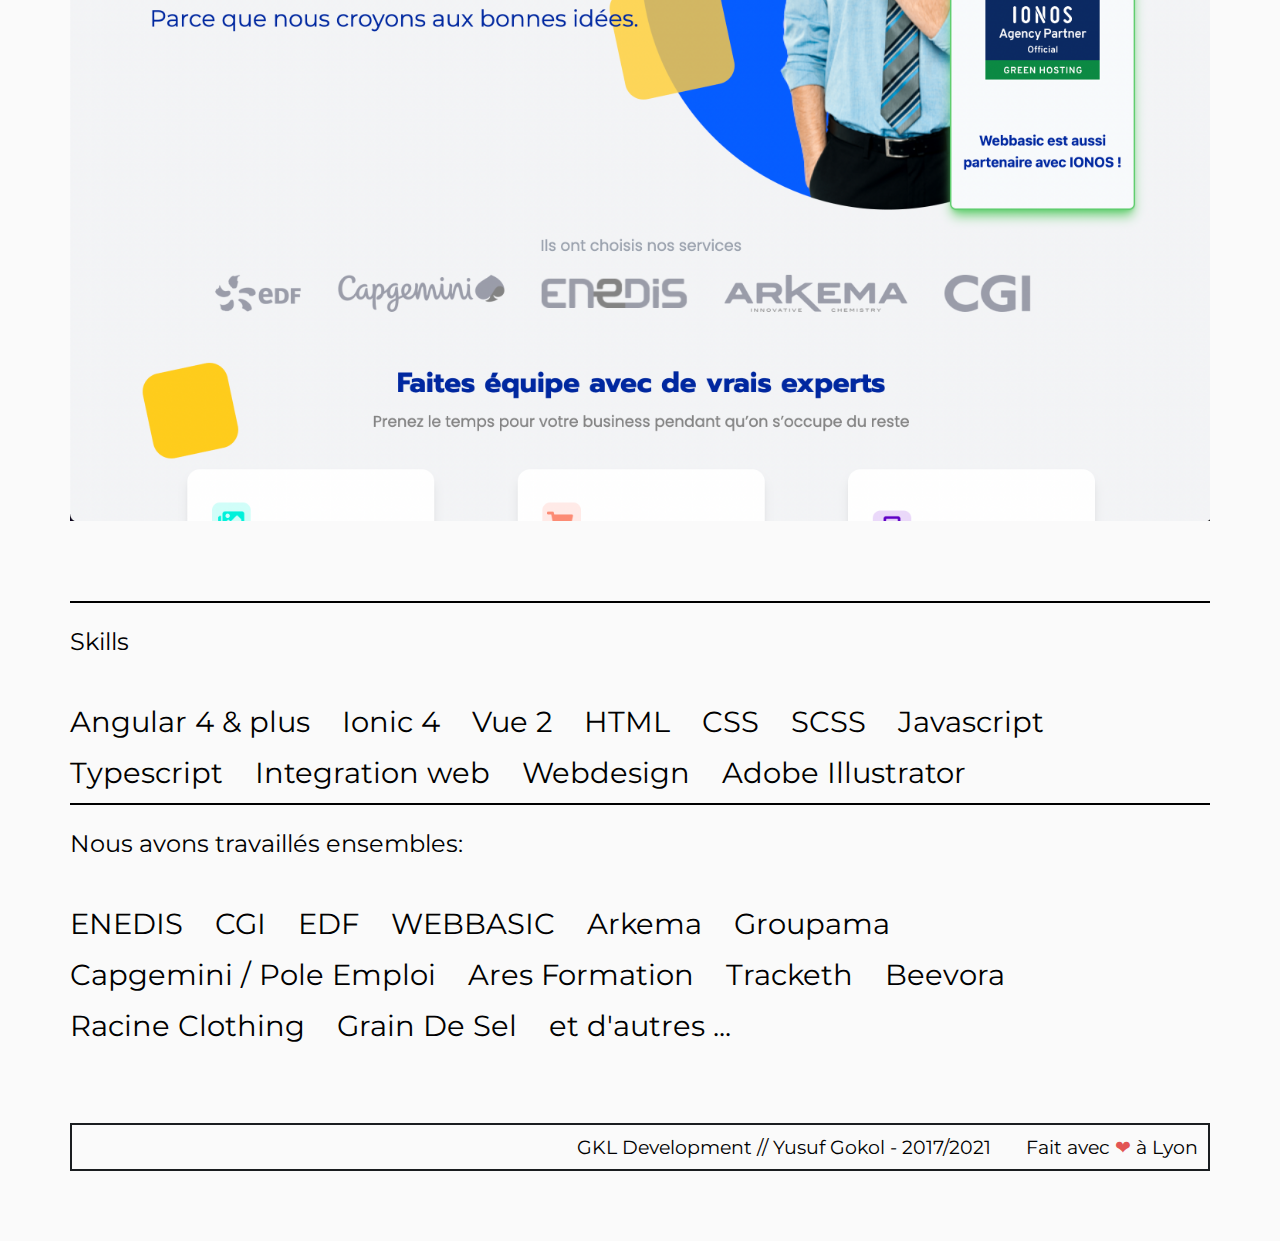
==== commit 26b35b15: "new link" ====
--- a/index.html
+++ b/index.html
@@ -118,6 +118,7 @@
                 <li><a class="client" href="#">ENEDIS</a></li>
                 <li><a class="client" href="#">CGI</a></li>
                 <li><a class="client" href="#">EDF</a></li>
+                <li><a class="client" href="https://webbasic.fr">WEBBASIC</a></li>
                 <li><a class="client" href="https://www.arkema.com/en/">Arkema</a></li>
                 <li><a class="client" href="https://www.groupama.fr/">Groupama</a></li>
                 <li><a class="client" href="https://www.capgemini.com/">Capgemini / Pole Emploi</a></li>
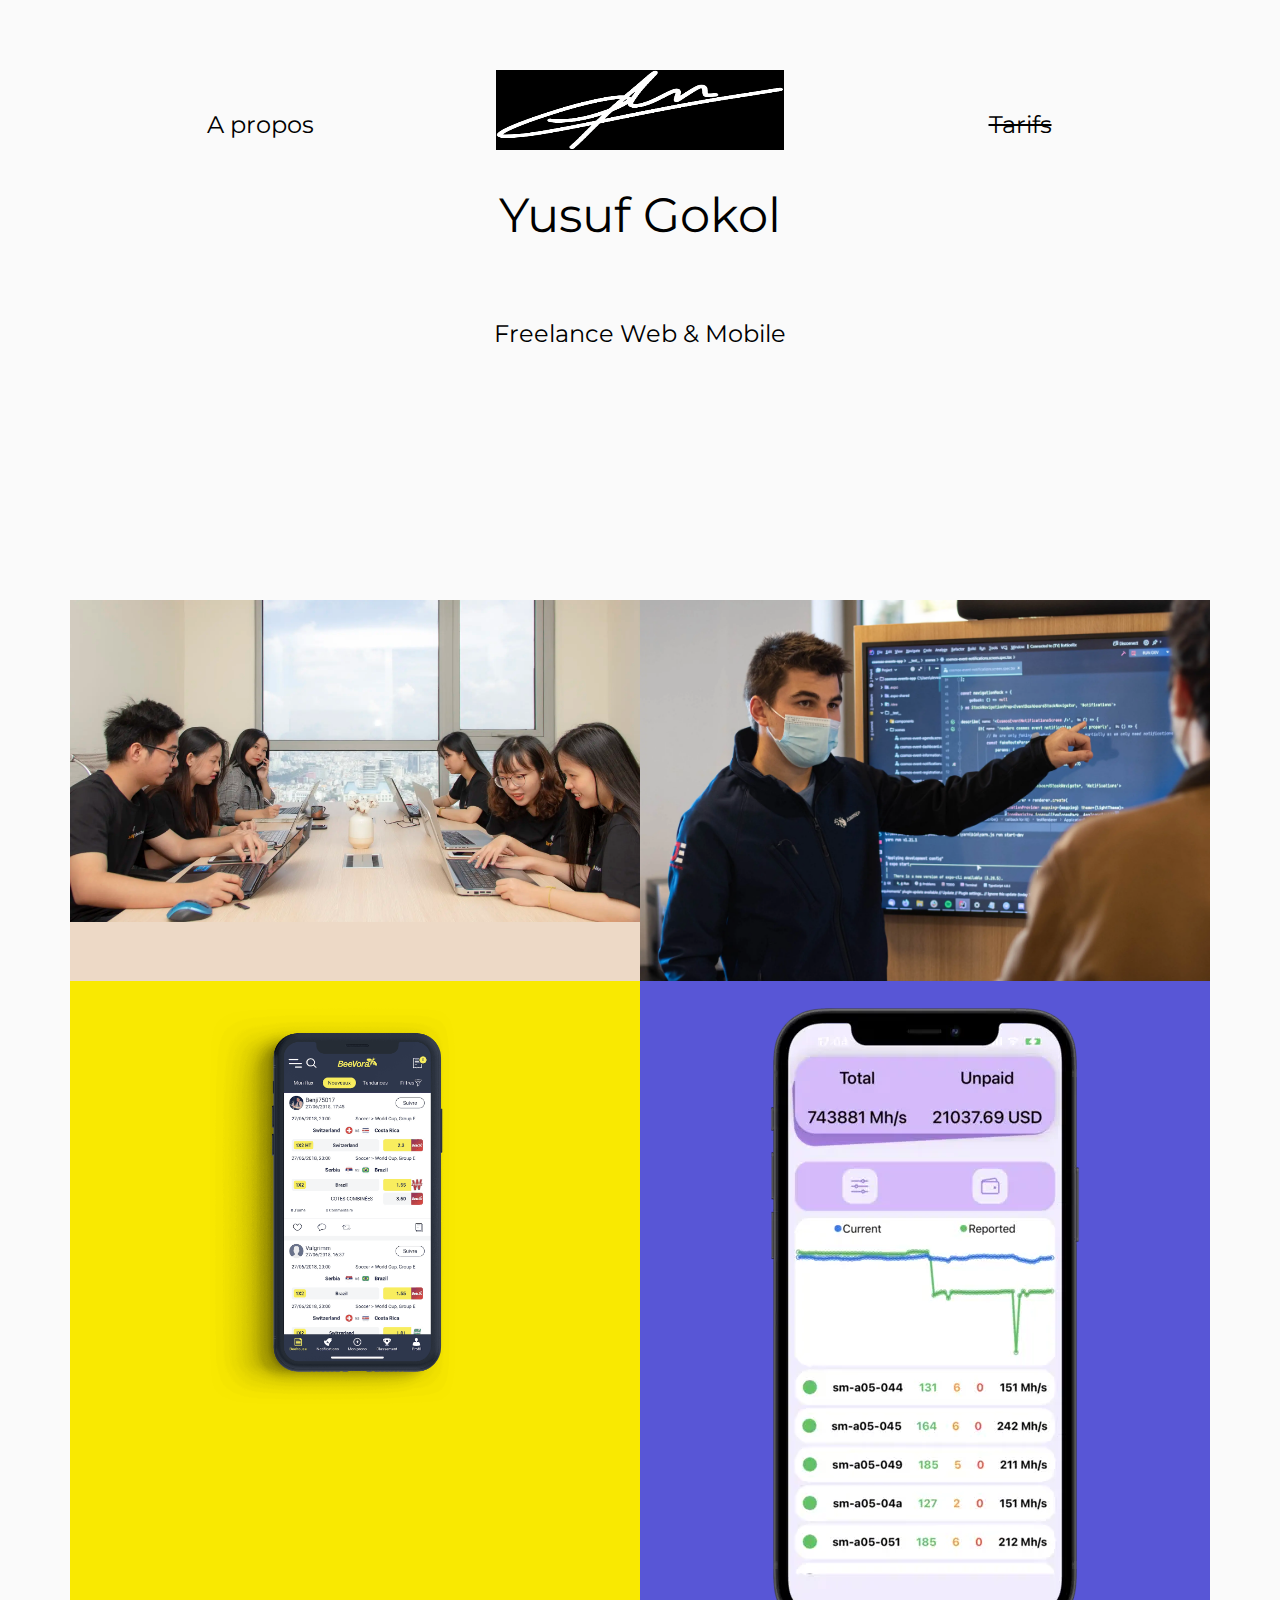
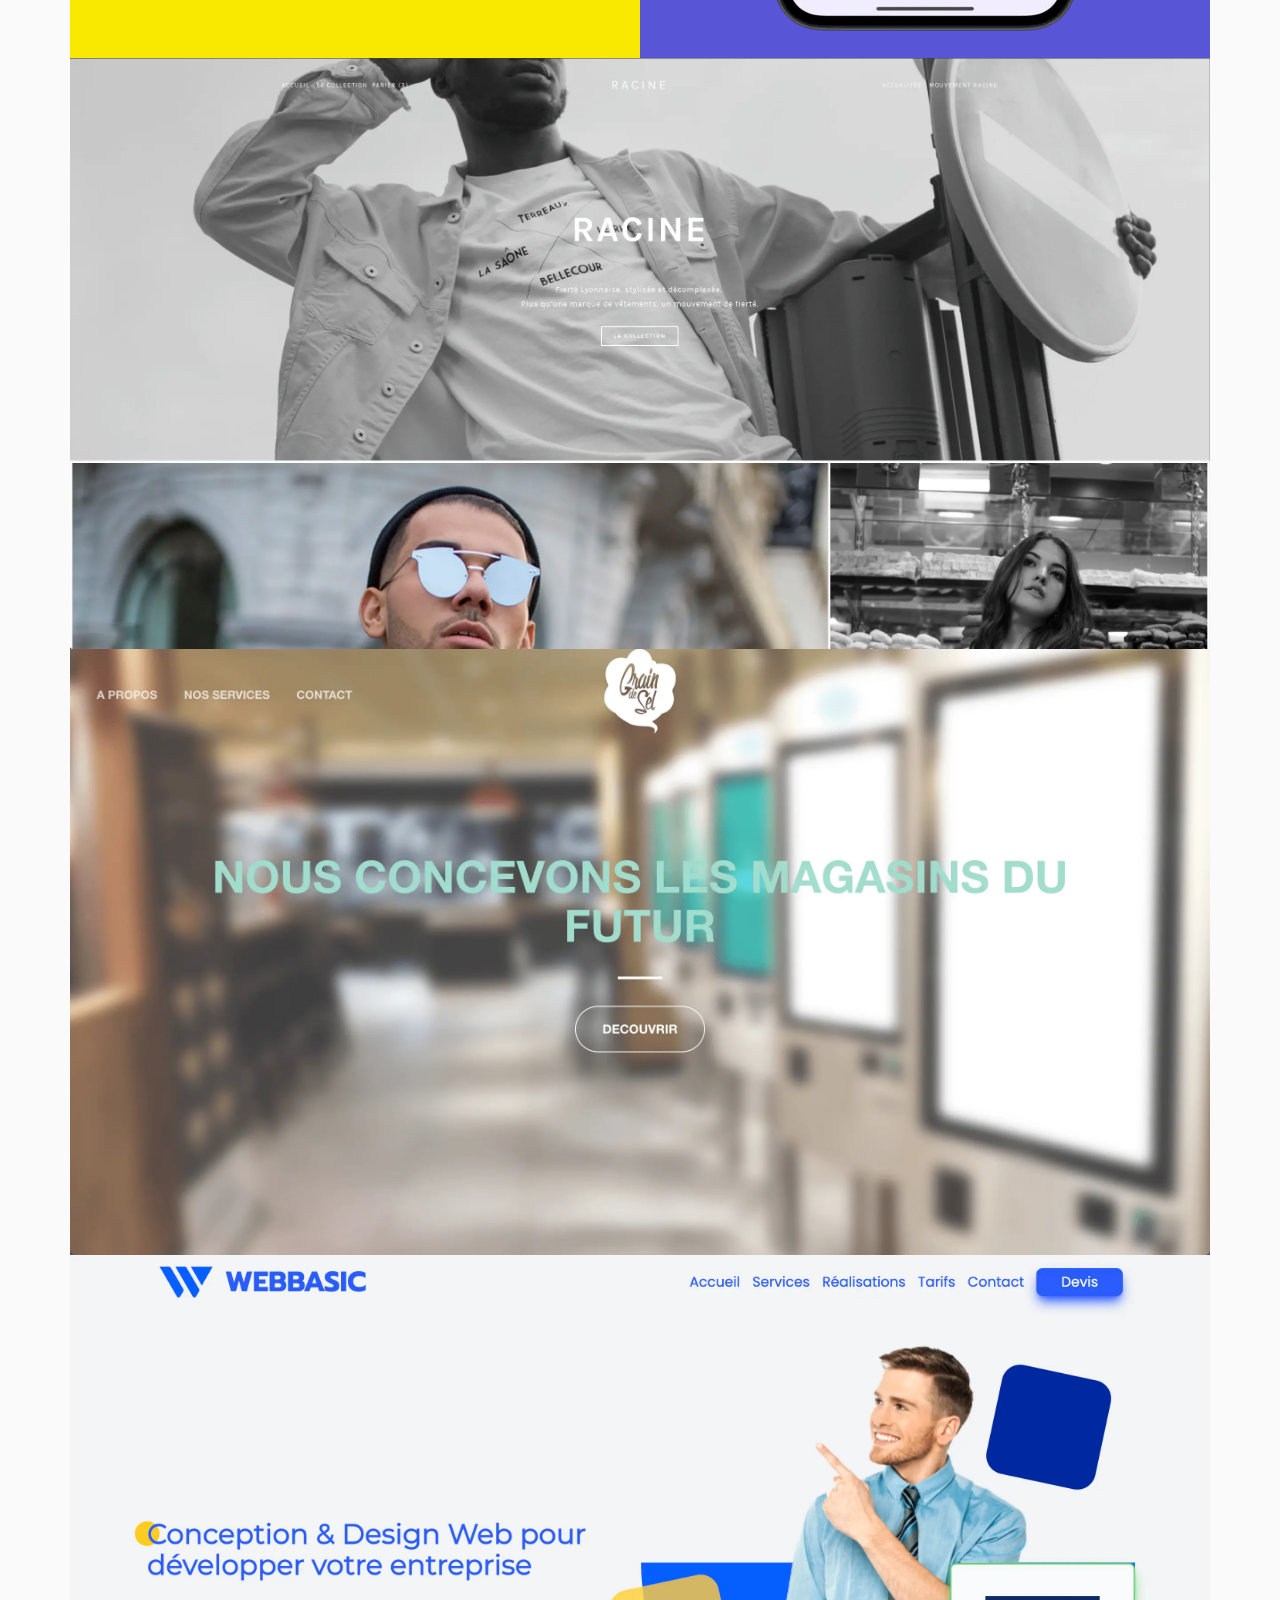
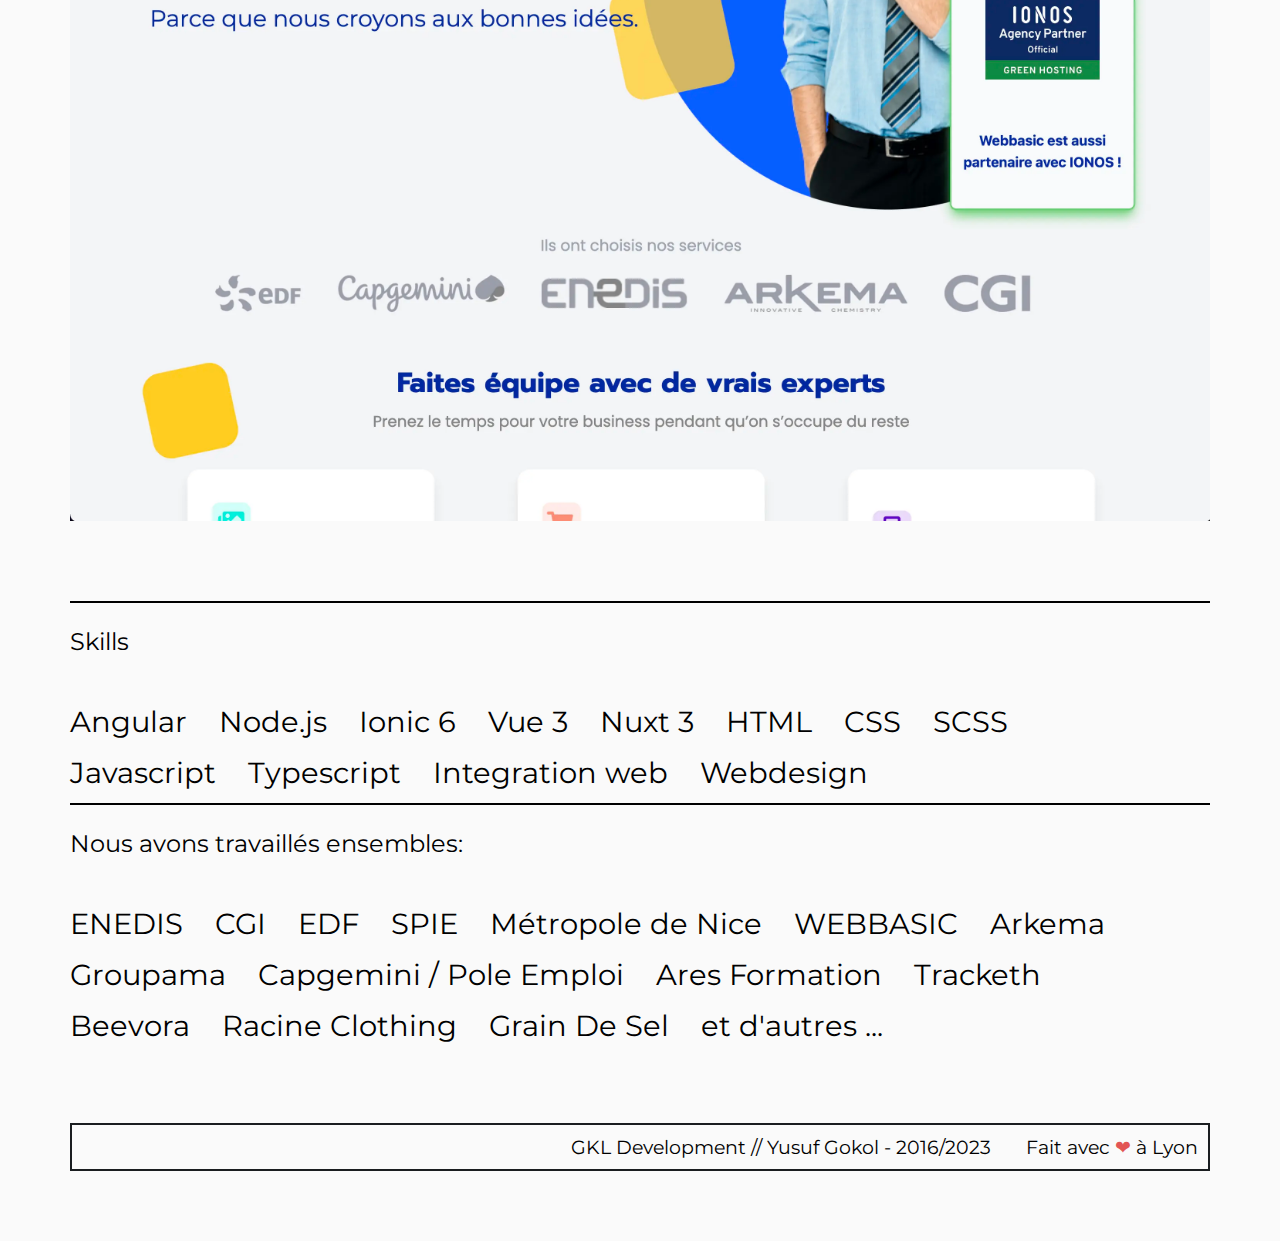
==== commit df12c6c2: "maj" ====
--- a/index.html
+++ b/index.html
@@ -35,7 +35,7 @@
                 <a class="menu" href="html/about.html">A propos</a>
             </div>
             <div class="col">
-                <img class="logo" src="img/gkl.png" alt="">
+                <img class="logo" src="img/gkl.webp" alt="">
                 <h1>Yusuf Gokol</h1> <br>
                 <p>Freelance Web & Mobile</p>
             </div>
@@ -45,13 +45,13 @@
         </div>
         <div class="flex-grid">
             <div class="col img-wrap" style="background-color: #edd9c6;">
-                <img class="work-img" src="img/codeclass.jpeg" alt="">
+                <img class="work-img" src="img/codeclass.webp" alt="">
                 <div class="img-description">
                     <h2>Ares Formation</h2>
                 </div>
             </div>
             <div class="col img-wrap" style="background-color: #4a6087;">
-                <img class="work-img" src="img/codeclass2.jpg" alt="">
+                <img class="work-img" src="img/codeclass2.webp" alt="">
                 <div class="img-description">
                     <h2>Pôle Emploi & Capgemini</h2>
                 </div>
@@ -59,13 +59,13 @@
         </div>
         <div class="flex-grid">
             <div class="col img-wrap" style="background-color: #f9e901;">
-                <img class="work-img" src="img/002.png" alt="">
+                <img class="work-img" src="img/002.webp" alt="">
                 <div class="img-description">
                     <h2>Beevora</h2>
                 </div>
             </div>
             <div class="col img-wrap" style="background-color: rgb(88,86,214);">
-                <img class="work-img" src="img/024.png" alt="">
+                <img class="work-img" src="img/024.webp" alt="">
                 <div class="img-description">
                     <h2>Tracketh</h2>
                 </div>
@@ -73,7 +73,7 @@
         </div>
         <div class="flex-grid">
             <div class="col img-wrap">
-                <img class="work-img" src="img/racine1.png" alt="">
+                <img class="work-img" src="img/racine1.webp" alt="">
                 <div class="img-description">
                     <h2>Racine Clothing</h2>
                 </div>
@@ -81,7 +81,7 @@
         </div>
         <div class="flex-grid">
             <div class="col img-wrap">
-                <img class="work-img" src="img/gds.png" alt="">
+                <img class="work-img" src="img/gds.webp" alt="">
                 <div class="img-description">
                     <h2>Grain De Sel</h2>
                 </div>
@@ -89,7 +89,7 @@
         </div>
         <div class="flex-grid">
             <div class="col img-wrap" style="background-color: #065dff;">
-                <img class="work-img" src="img/wbbsic.png" alt="">
+                <img class="work-img" src="img/wbbsic.webp" alt="">
                 <div class="img-description">
                     <h2 style="color: #FFFFFF;">WEBBASIC</h2>
                 </div>
@@ -98,9 +98,11 @@
         <div class="comp-section">
             <p>Skills</p>
             <ul>
-                <li><a class="client" href="#">Angular 4 & plus</a></li>
-                <li><a class="client" href="#">Ionic 4</a></li>
-                <li><a class="client" href="#">Vue 2</a></li>
+                <li><a class="client" href="#">Angular</a></li>
+                <li><a class="client" href="#">Node.js</a></li>
+                <li><a class="client" href="#">Ionic 6</a></li>
+                <li><a class="client" href="#">Vue 3</a></li>
+                <li><a class="client" href="#">Nuxt 3</a></li>
                 <li><a class="client" href="#">HTML</a></li>
                 <li><a class="client" href="#">CSS</a></li>
                 <li><a class="client" href="#">SCSS</a></li>
@@ -108,7 +110,6 @@
                 <li><a class="client" href="#">Typescript</a></li>
                 <li><a class="client" href="#">Integration web</a></li>
                 <li><a class="client" href="#">Webdesign</a></li>
-                <li><a class="client" href="#">Adobe Illustrator</a></li>
             </ul>
         </div>
         <br>
@@ -118,6 +119,8 @@
                 <li><a class="client" href="#">ENEDIS</a></li>
                 <li><a class="client" href="#">CGI</a></li>
                 <li><a class="client" href="#">EDF</a></li>
+                <li><a class="client" href="#">SPIE</a></li>
+                <li><a class="client" href="#">Métropole de Nice</a></li>
                 <li><a class="client" href="https://webbasic.fr">WEBBASIC</a></li>
                 <li><a class="client" href="https://www.arkema.com/en/">Arkema</a></li>
                 <li><a class="client" href="https://www.groupama.fr/">Groupama</a></li>
@@ -133,7 +136,7 @@
     </div>
     
     <div class="footer">
-        GKL Development // Yusuf Gokol - 2017/2021 &#160; &#160; &#160; Fait avec <span class="heart">❤</span> à <a
+        GKL Development // Yusuf Gokol - 2016/2023 &#160; &#160; &#160; Fait avec <span class="heart">❤</span> à <a
         href="https://www.lyon.fr">Lyon</a>
     </div>
 </body>
